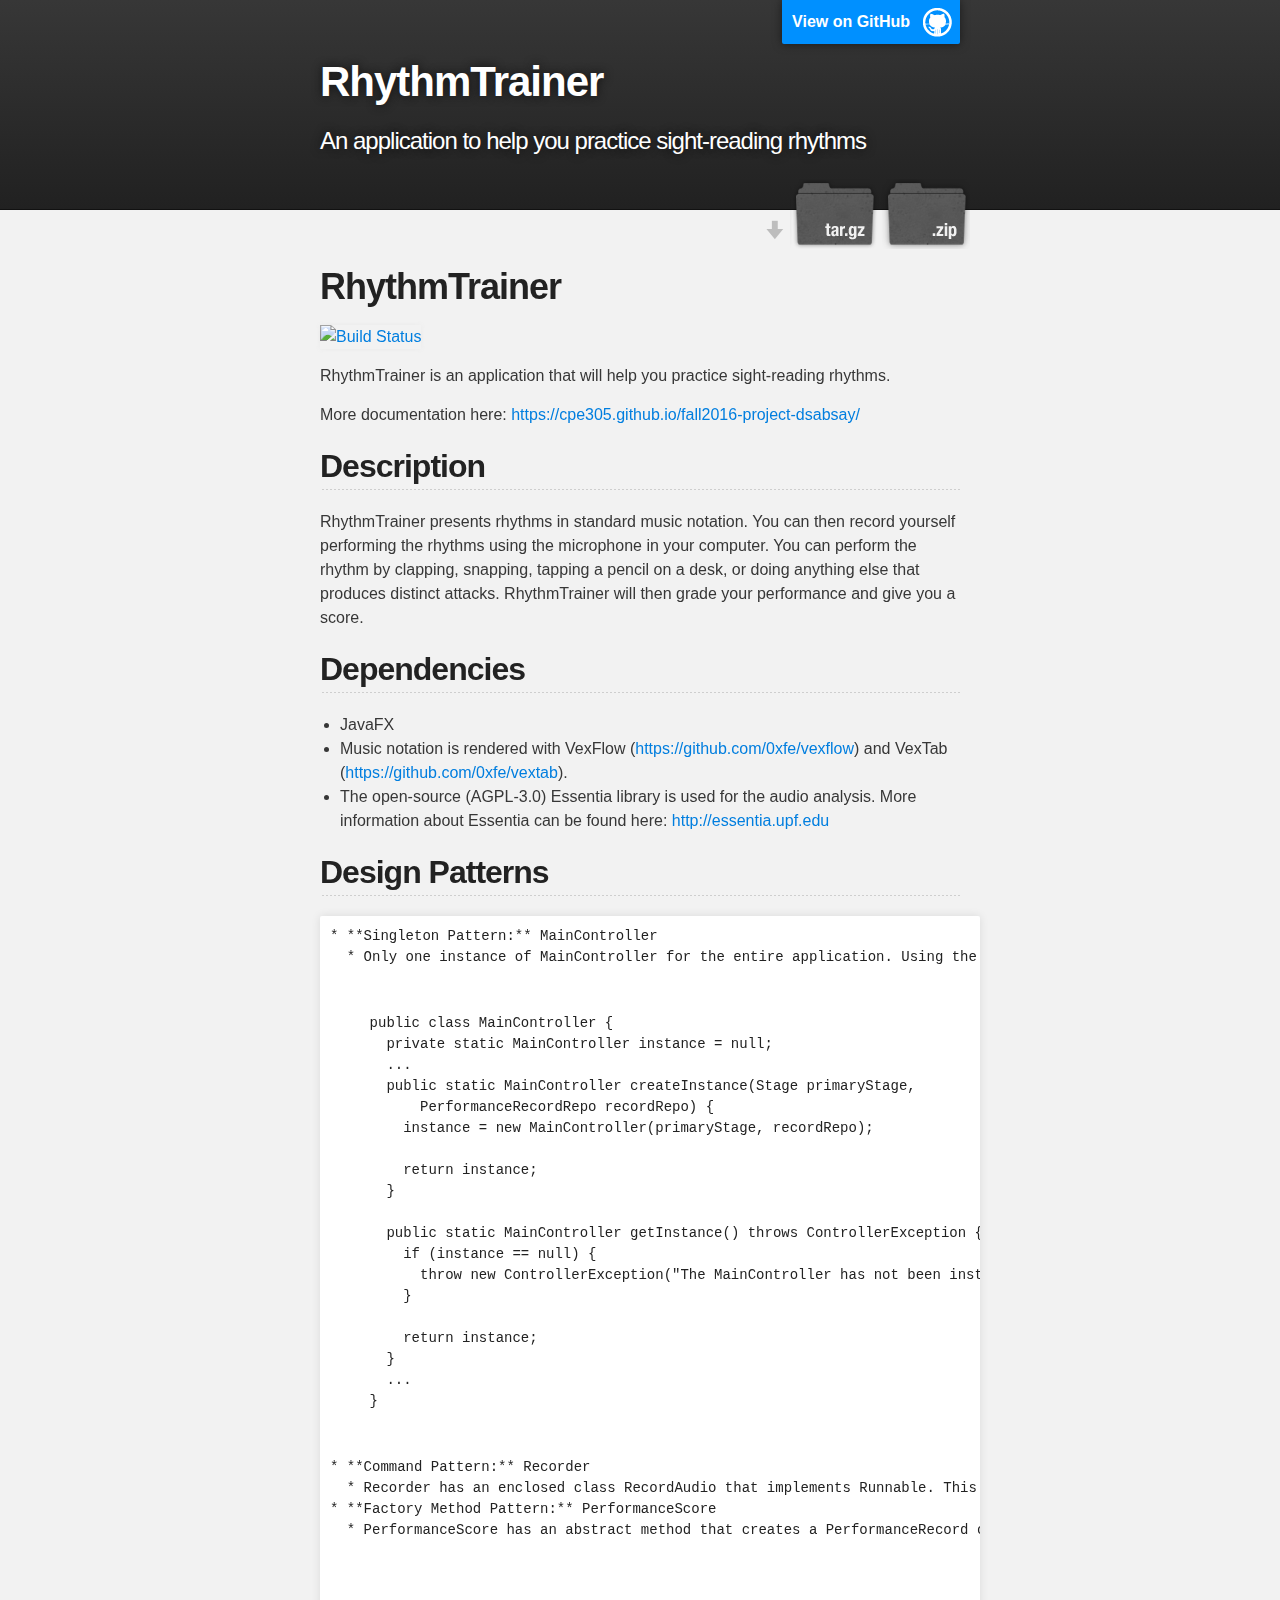
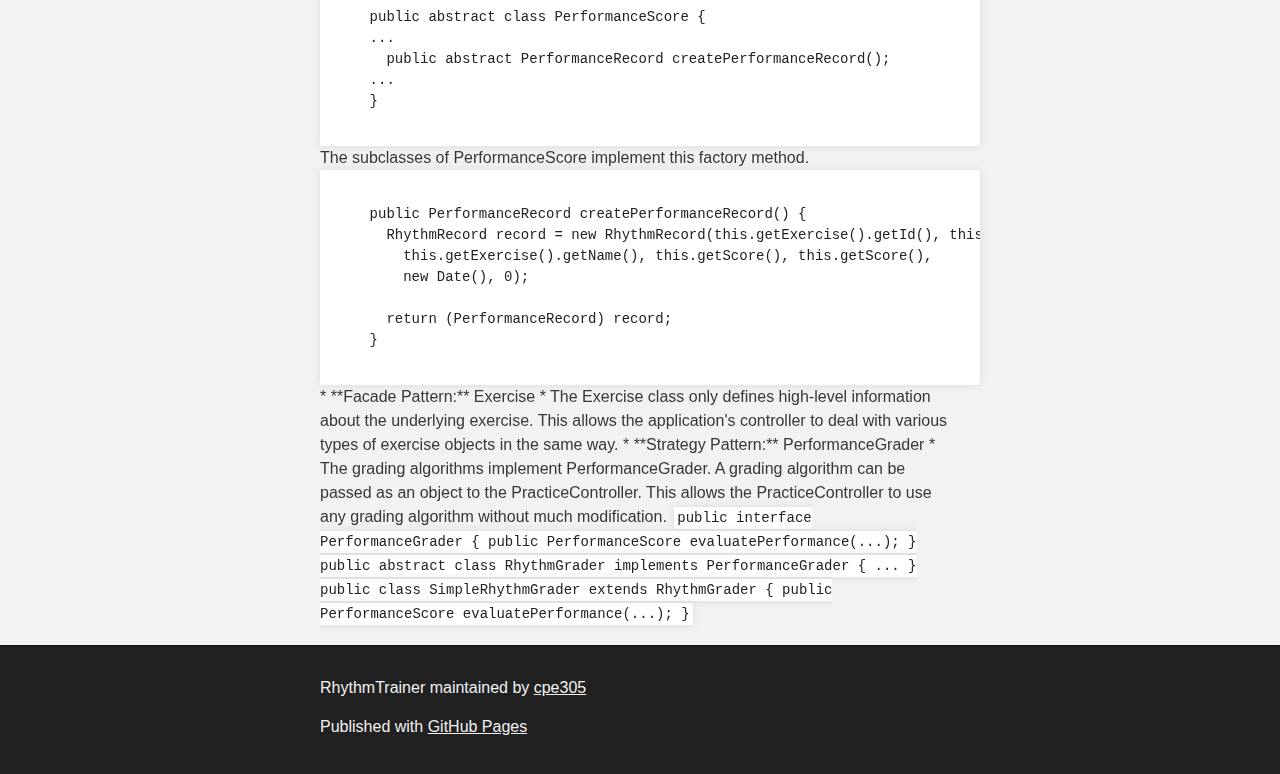
==== index.html @ 72f43b39 "Create master branch via GitHub" ====
<!DOCTYPE html>
<html>

  <head>
    <meta charset='utf-8'>
    <meta http-equiv="X-UA-Compatible" content="chrome=1">
    <meta name="description" content="RhythmTrainer : An application to help you practice sight-reading rhythms">

    <link rel="stylesheet" type="text/css" media="screen" href="stylesheets/stylesheet.css">

    <title>RhythmTrainer</title>
  </head>

  <body>

    <!-- HEADER -->
    <div id="header_wrap" class="outer">
        <header class="inner">
          <a id="forkme_banner" href="https://github.com/cpe305/fall2016-project-dsabsay">View on GitHub</a>

          <h1 id="project_title">RhythmTrainer</h1>
          <h2 id="project_tagline">An application to help you practice sight-reading rhythms</h2>

            <section id="downloads">
              <a class="zip_download_link" href="https://github.com/cpe305/fall2016-project-dsabsay/zipball/master">Download this project as a .zip file</a>
              <a class="tar_download_link" href="https://github.com/cpe305/fall2016-project-dsabsay/tarball/master">Download this project as a tar.gz file</a>
            </section>
        </header>
    </div>

    <!-- MAIN CONTENT -->
    <div id="main_content_wrap" class="outer">
      <section id="main_content" class="inner">
        <h1>
<a id="rhythmtrainer" class="anchor" href="#rhythmtrainer" aria-hidden="true"><span aria-hidden="true" class="octicon octicon-link"></span></a>RhythmTrainer</h1>

<p><a href="https://travis-ci.org/cpe305/fall2016-project-dsabsay"><img src="https://travis-ci.org/cpe305/fall2016-project-dsabsay.svg?branch=master" alt="Build Status"></a></p>

<p>RhythmTrainer is an application that will help you practice sight-reading rhythms.</p>

<p>More documentation here: <a href="https://cpe305.github.io/fall2016-project-dsabsay/">https://cpe305.github.io/fall2016-project-dsabsay/</a></p>

<h2>
<a id="description" class="anchor" href="#description" aria-hidden="true"><span aria-hidden="true" class="octicon octicon-link"></span></a>Description</h2>

<p>RhythmTrainer presents rhythms in standard music notation. You can then record yourself performing the rhythms using the microphone in your computer. You can perform the rhythm by clapping, snapping, tapping a pencil on a desk, or doing anything else that produces distinct attacks. RhythmTrainer will then grade your performance and give you a score.</p>

<h2>
<a id="dependencies" class="anchor" href="#dependencies" aria-hidden="true"><span aria-hidden="true" class="octicon octicon-link"></span></a>Dependencies</h2>

<ul>
<li>JavaFX</li>
<li>Music notation is rendered with VexFlow (<a href="https://github.com/0xfe/vexflow">https://github.com/0xfe/vexflow</a>) and VexTab (<a href="https://github.com/0xfe/vextab">https://github.com/0xfe/vextab</a>).</li>
<li>The open-source (AGPL-3.0) Essentia library is used for the audio analysis. More information about Essentia can be found here: <a href="http://essentia.upf.edu">http://essentia.upf.edu</a>
</li>
</ul>

<h2>
<a id="design-patterns" class="anchor" href="#design-patterns" aria-hidden="true"><span aria-hidden="true" class="octicon octicon-link"></span></a>Design Patterns</h2>

<pre>
* **Singleton Pattern:** MainController
  * Only one instance of MainController for the entire application. Using the Singleton Pattern eliminates the need to pass around a reference to the MainController instance.
    <code>
    public class MainController {
      private static MainController instance = null;
      ...
      public static MainController <b>createInstance(Stage primaryStage,</b>
          <b>PerformanceRecordRepo recordRepo)</b> {
        instance = new MainController(primaryStage, recordRepo);
    
        return instance;
      }

      public static MainController <b>getInstance()</b> throws ControllerException {
        if (instance == null) {
          throw new ControllerException("The MainController has not been instantiated.");
        }
    
        <b>return instance;</b>
      }
      ...
    }
    </code>
* **Command Pattern:** Recorder
  * Recorder has an enclosed class RecordAudio that implements Runnable. This is used to capture audio in a separate thread.
* **Factory Method Pattern:** PerformanceScore
  * PerformanceScore has an abstract method that creates a PerformanceRecord object.

    <code>
    public abstract class PerformanceScore {
    ...
      public abstract PerformanceRecord <b>createPerformanceRecord</b>();
    ...
    }
    </code></pre>

    The subclasses of PerformanceScore implement this factory method.
    <pre><code>
    public PerformanceRecord <b>createPerformanceRecord()</b> {
      RhythmRecord record = new RhythmRecord(this.getExercise().getId(), this.getExercise().getType(),
        this.getExercise().getName(), this.getScore(), this.getScore(),
        new Date(), 0);
    
      return (PerformanceRecord) record;
    }
    </code></pre>
* **Facade Pattern:** Exercise
  * The Exercise class only defines high-level information about the underlying exercise. This allows the          application's controller to deal with various types of exercise objects in the same way.
* **Strategy Pattern:** PerformanceGrader
  * The grading algorithms implement PerformanceGrader. A grading algorithm can be passed as an object to the PracticeController. This allows the PracticeController to use any grading algorithm without much modification.
    <code>
    public interface PerformanceGrader {
      public PerformanceScore <b>evaluatePerformance(...)</b>;
    }

    public abstract class RhythmGrader <b>implements PerformanceGrader</b> {
    ...
    }

    public class SimpleRhythmGrader extends RhythmGrader {
      public PerformanceScore <b>evaluatePerformance(...)</b>;
    }
    </code>

      </section>
    </div>

    <!-- FOOTER  -->
    <div id="footer_wrap" class="outer">
      <footer class="inner">
        <p class="copyright">RhythmTrainer maintained by <a href="https://github.com/cpe305">cpe305</a></p>
        <p>Published with <a href="https://pages.github.com">GitHub Pages</a></p>
      </footer>
    </div>

    

  </body>
</html>
---- stylesheets/stylesheet.css ----
/*******************************************************************************
Slate Theme for GitHub Pages
by Jason Costello, @jsncostello
*******************************************************************************/

@import url(github-light.css);

/*******************************************************************************
MeyerWeb Reset
*******************************************************************************/

html, body, div, span, applet, object, iframe,
h1, h2, h3, h4, h5, h6, p, blockquote, pre,
a, abbr, acronym, address, big, cite, code,
del, dfn, em, img, ins, kbd, q, s, samp,
small, strike, strong, sub, sup, tt, var,
b, u, i, center,
dl, dt, dd, ol, ul, li,
fieldset, form, label, legend,
table, caption, tbody, tfoot, thead, tr, th, td,
article, aside, canvas, details, embed,
figure, figcaption, footer, header, hgroup,
menu, nav, output, ruby, section, summary,
time, mark, audio, video {
  margin: 0;
  padding: 0;
  border: 0;
  font: inherit;
  vertical-align: baseline;
}

/* HTML5 display-role reset for older browsers */
article, aside, details, figcaption, figure,
footer, header, hgroup, menu, nav, section {
  display: block;
}

ol, ul {
  list-style: none;
}

table {
  border-collapse: collapse;
  border-spacing: 0;
}

/*******************************************************************************
Theme Styles
*******************************************************************************/

body {
  box-sizing: border-box;
  color:#373737;
  background: #212121;
  font-size: 16px;
  font-family: 'Myriad Pro', Calibri, Helvetica, Arial, sans-serif;
  line-height: 1.5;
  -webkit-font-smoothing: antialiased;
}

h1, h2, h3, h4, h5, h6 {
  margin: 10px 0;
  font-weight: 700;
  color:#222222;
  font-family: 'Lucida Grande', 'Calibri', Helvetica, Arial, sans-serif;
  letter-spacing: -1px;
}

h1 {
  font-size: 36px;
  font-weight: 700;
}

h2 {
  padding-bottom: 10px;
  font-size: 32px;
  background: url('../images/bg_hr.png') repeat-x bottom;
}

h3 {
  font-size: 24px;
}

h4 {
  font-size: 21px;
}

h5 {
  font-size: 18px;
}

h6 {
  font-size: 16px;
}

p {
  margin: 10px 0 15px 0;
}

footer p {
  color: #f2f2f2;
}

a {
  text-decoration: none;
  color: #007edf;
  text-shadow: none;

  transition: color 0.5s ease;
  transition: text-shadow 0.5s ease;
  -webkit-transition: color 0.5s ease;
  -webkit-transition: text-shadow 0.5s ease;
  -moz-transition: color 0.5s ease;
  -moz-transition: text-shadow 0.5s ease;
  -o-transition: color 0.5s ease;
  -o-transition: text-shadow 0.5s ease;
  -ms-transition: color 0.5s ease;
  -ms-transition: text-shadow 0.5s ease;
}

a:hover, a:focus {text-decoration: underline;}

footer a {
  color: #F2F2F2;
  text-decoration: underline;
}

em {
  font-style: italic;
}

strong {
  font-weight: bold;
}

img {
  position: relative;
  margin: 0 auto;
  max-width: 739px;
  padding: 5px;
  margin: 10px 0 10px 0;
  border: 1px solid #ebebeb;

  box-shadow: 0 0 5px #ebebeb;
  -webkit-box-shadow: 0 0 5px #ebebeb;
  -moz-box-shadow: 0 0 5px #ebebeb;
  -o-box-shadow: 0 0 5px #ebebeb;
  -ms-box-shadow: 0 0 5px #ebebeb;
}

p img {
  display: inline;
  margin: 0;
  padding: 0;
  vertical-align: middle;
  text-align: center;
  border: none;
}

pre, code {
  width: 100%;
  color: #222;
  background-color: #fff;

  font-family: Monaco, "Bitstream Vera Sans Mono", "Lucida Console", Terminal, monospace;
  font-size: 14px;

  border-radius: 2px;
  -moz-border-radius: 2px;
  -webkit-border-radius: 2px;
}

pre {
  width: 100%;
  padding: 10px;
  box-shadow: 0 0 10px rgba(0,0,0,.1);
  overflow: auto;
}

code {
  padding: 3px;
  margin: 0 3px;
  box-shadow: 0 0 10px rgba(0,0,0,.1);
}

pre code {
  display: block;
  box-shadow: none;
}

blockquote {
  color: #666;
  margin-bottom: 20px;
  padding: 0 0 0 20px;
  border-left: 3px solid #bbb;
}


ul, ol, dl {
  margin-bottom: 15px
}

ul {
  list-style-position: inside;
  list-style: disc;
  padding-left: 20px;
}

ol {
  list-style-position: inside;
  list-style: decimal;
  padding-left: 20px;
}

dl dt {
  font-weight: bold;
}

dl dd {
  padding-left: 20px;
  font-style: italic;
}

dl p {
  padding-left: 20px;
  font-style: italic;
}

hr {
  height: 1px;
  margin-bottom: 5px;
  border: none;
  background: url('../images/bg_hr.png') repeat-x center;
}

table {
  border: 1px solid #373737;
  margin-bottom: 20px;
  text-align: left;
 }

th {
  font-family: 'Lucida Grande', 'Helvetica Neue', Helvetica, Arial, sans-serif;
  padding: 10px;
  background: #373737;
  color: #fff;
 }

td {
  padding: 10px;
  border: 1px solid #373737;
 }

form {
  background: #f2f2f2;
  padding: 20px;
}

/*******************************************************************************
Full-Width Styles
*******************************************************************************/

.outer {
  width: 100%;
}

.inner {
  position: relative;
  max-width: 640px;
  padding: 20px 10px;
  margin: 0 auto;
}

#forkme_banner {
  display: block;
  position: absolute;
  top:0;
  right: 10px;
  z-index: 10;
  padding: 10px 50px 10px 10px;
  color: #fff;
  background: url('../images/blacktocat.png') #0090ff no-repeat 95% 50%;
  font-weight: 700;
  box-shadow: 0 0 10px rgba(0,0,0,.5);
  border-bottom-left-radius: 2px;
  border-bottom-right-radius: 2px;
}

#header_wrap {
  background: #212121;
  background: -moz-linear-gradient(top, #373737, #212121);
  background: -webkit-linear-gradient(top, #373737, #212121);
  background: -ms-linear-gradient(top, #373737, #212121);
  background: -o-linear-gradient(top, #373737, #212121);
  background: linear-gradient(top, #373737, #212121);
}

#header_wrap .inner {
  padding: 50px 10px 30px 10px;
}

#project_title {
  margin: 0;
  color: #fff;
  font-size: 42px;
  font-weight: 700;
  text-shadow: #111 0px 0px 10px;
}

#project_tagline {
  color: #fff;
  font-size: 24px;
  font-weight: 300;
  background: none;
  text-shadow: #111 0px 0px 10px;
}

#downloads {
  position: absolute;
  width: 210px;
  z-index: 10;
  bottom: -40px;
  right: 0;
  height: 70px;
  background: url('../images/icon_download.png') no-repeat 0% 90%;
}

.zip_download_link {
  display: block;
  float: right;
  width: 90px;
  height:70px;
  text-indent: -5000px;
  overflow: hidden;
  background: url(../images/sprite_download.png) no-repeat bottom left;
}

.tar_download_link {
  display: block;
  float: right;
  width: 90px;
  height:70px;
  text-indent: -5000px;
  overflow: hidden;
  background: url(../images/sprite_download.png) no-repeat bottom right;
  margin-left: 10px;
}

.zip_download_link:hover {
  background: url(../images/sprite_download.png) no-repeat top left;
}

.tar_download_link:hover {
  background: url(../images/sprite_download.png) no-repeat top right;
}

#main_content_wrap {
  background: #f2f2f2;
  border-top: 1px solid #111;
  border-bottom: 1px solid #111;
}

#main_content {
  padding-top: 40px;
}

#footer_wrap {
  background: #212121;
}



/*******************************************************************************
Small Device Styles
*******************************************************************************/

@media screen and (max-width: 480px) {
  body {
    font-size:14px;
  }

  #downloads {
    display: none;
  }

  .inner {
    min-width: 320px;
    max-width: 480px;
  }

  #project_title {
  font-size: 32px;
  }

  h1 {
    font-size: 28px;
  }

  h2 {
    font-size: 24px;
  }

  h3 {
    font-size: 21px;
  }

  h4 {
    font-size: 18px;
  }

  h5 {
    font-size: 14px;
  }

  h6 {
    font-size: 12px;
  }

  code, pre {
    min-width: 320px;
    max-width: 480px;
    font-size: 11px;
  }

}
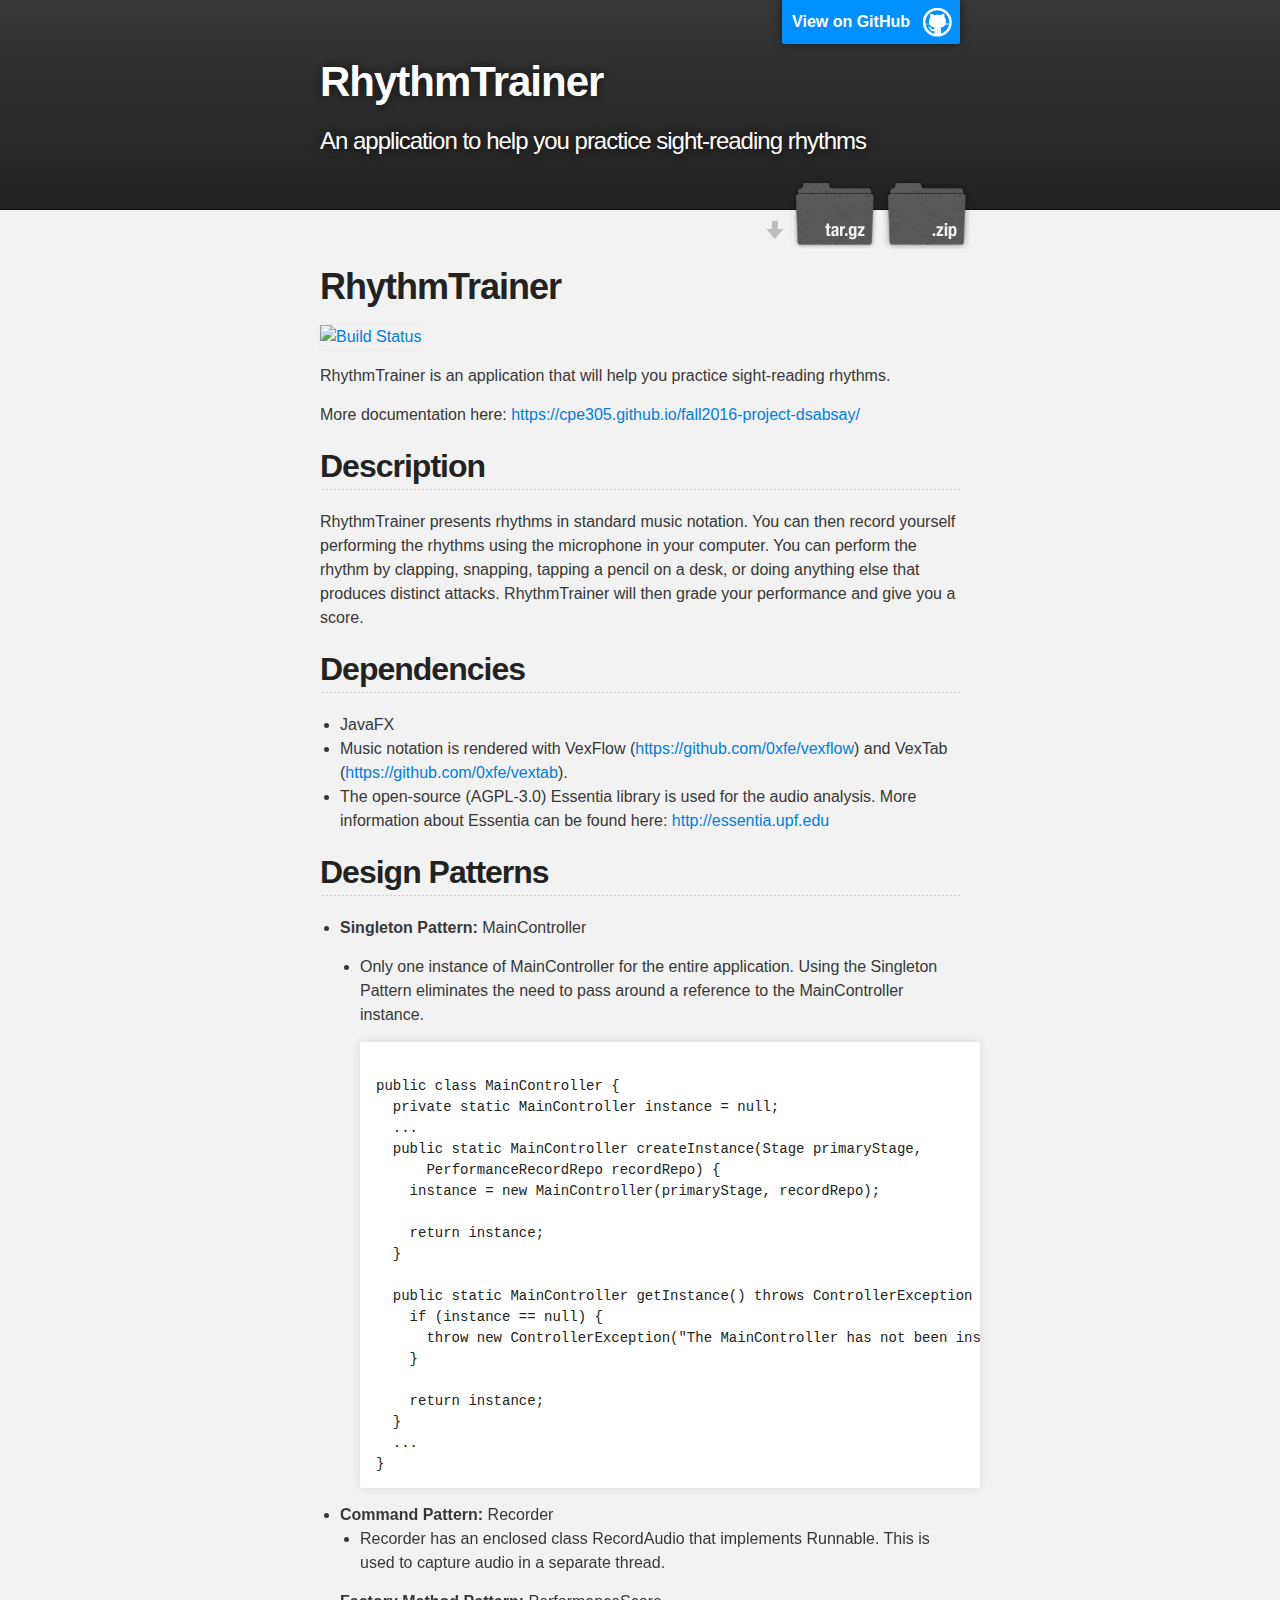
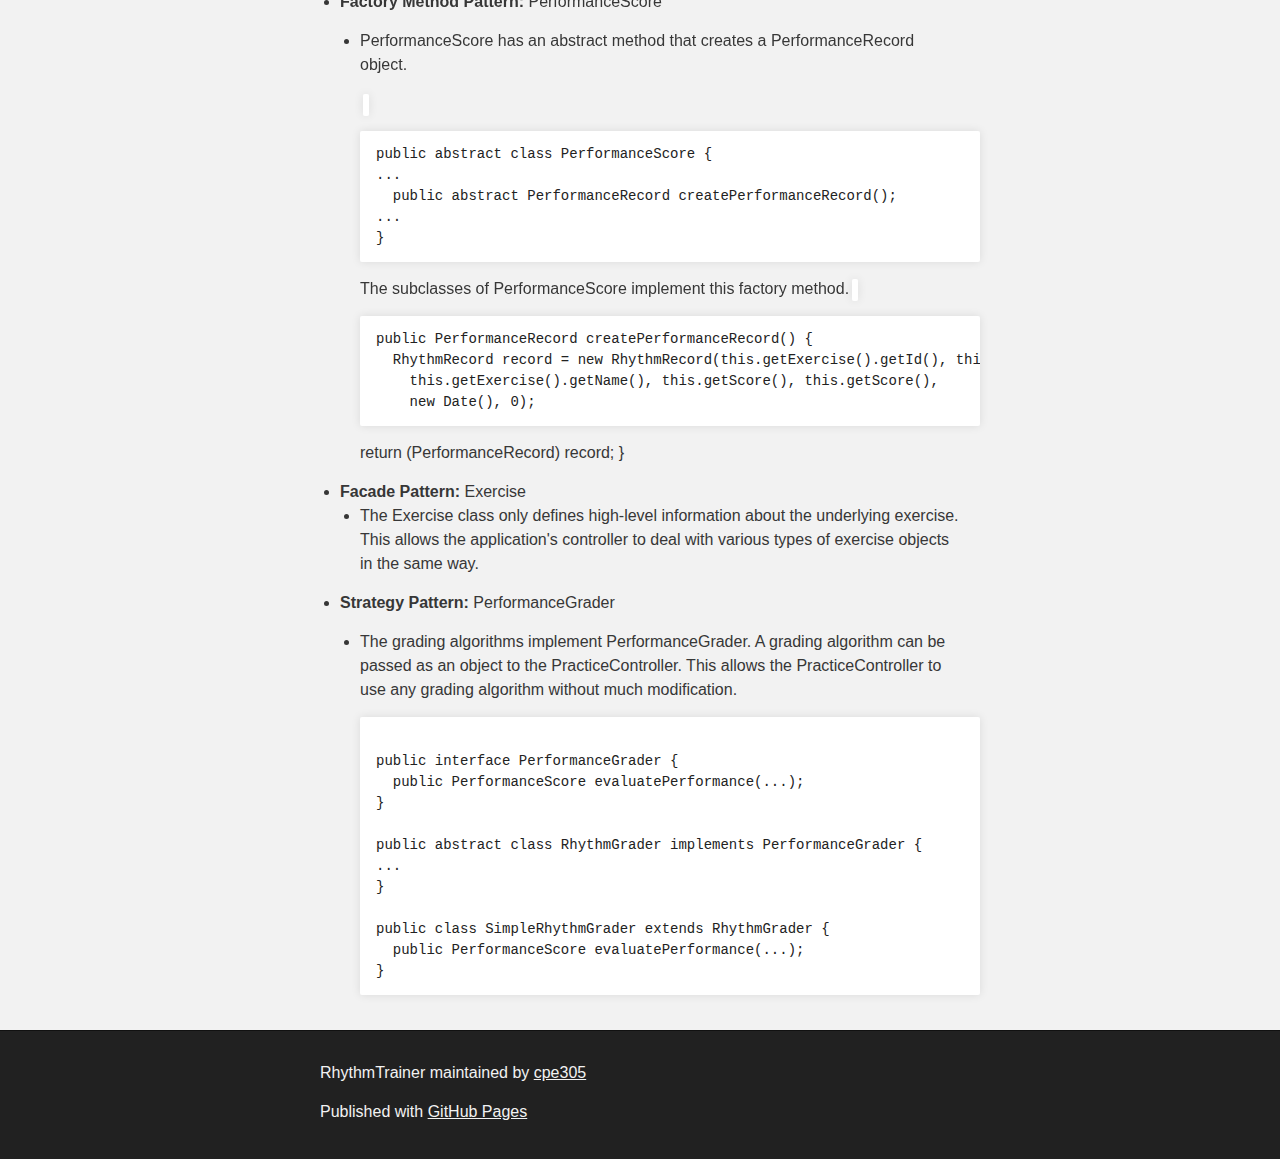
==== commit 0e9651ec: "Create master branch via GitHub" ====
--- a/index.html
+++ b/index.html
@@ -58,71 +58,104 @@
 <h2>
 <a id="design-patterns" class="anchor" href="#design-patterns" aria-hidden="true"><span aria-hidden="true" class="octicon octicon-link"></span></a>Design Patterns</h2>
 
-<pre>
-* **Singleton Pattern:** MainController
-  * Only one instance of MainController for the entire application. Using the Singleton Pattern eliminates the need to pass around a reference to the MainController instance.
-    <code>
-    public class MainController {
-      private static MainController instance = null;
-      ...
-      public static MainController <b>createInstance(Stage primaryStage,</b>
-          <b>PerformanceRecordRepo recordRepo)</b> {
-        instance = new MainController(primaryStage, recordRepo);
-    
-        return instance;
-      }
+<ul>
+<li>
+<p><strong>Singleton Pattern:</strong> MainController</p>
 
-      public static MainController <b>getInstance()</b> throws ControllerException {
-        if (instance == null) {
-          throw new ControllerException("The MainController has not been instantiated.");
-        }
-    
-        <b>return instance;</b>
-      }
-      ...
-    }
-    </code>
-* **Command Pattern:** Recorder
-  * Recorder has an enclosed class RecordAudio that implements Runnable. This is used to capture audio in a separate thread.
-* **Factory Method Pattern:** PerformanceScore
-  * PerformanceScore has an abstract method that creates a PerformanceRecord object.
+<ul>
+<li>
+<p>Only one instance of MainController for the entire application. Using the Singleton Pattern eliminates the need to pass around a reference to the MainController instance.</p>
 
-    <code>
-    public abstract class PerformanceScore {
-    ...
-      public abstract PerformanceRecord <b>createPerformanceRecord</b>();
-    ...
-    }
-    </code></pre>
+<pre><code>
+public class MainController {
+  private static MainController instance = null;
+  ...
+  public static MainController <b>createInstance(Stage primaryStage,</b>
+      <b>PerformanceRecordRepo recordRepo)</b> {
+    instance = new MainController(primaryStage, recordRepo);
 
-    The subclasses of PerformanceScore implement this factory method.
-    <pre><code>
-    public PerformanceRecord <b>createPerformanceRecord()</b> {
-      RhythmRecord record = new RhythmRecord(this.getExercise().getId(), this.getExercise().getType(),
-        this.getExercise().getName(), this.getScore(), this.getScore(),
-        new Date(), 0);
-    
-      return (PerformanceRecord) record;
-    }
-    </code></pre>
-* **Facade Pattern:** Exercise
-  * The Exercise class only defines high-level information about the underlying exercise. This allows the          application's controller to deal with various types of exercise objects in the same way.
-* **Strategy Pattern:** PerformanceGrader
-  * The grading algorithms implement PerformanceGrader. A grading algorithm can be passed as an object to the PracticeController. This allows the PracticeController to use any grading algorithm without much modification.
-    <code>
-    public interface PerformanceGrader {
-      public PerformanceScore <b>evaluatePerformance(...)</b>;
+    return instance;
+  }
+
+  public static MainController <b>getInstance()</b> throws ControllerException {
+    if (instance == null) {
+      throw new ControllerException("The MainController has not been instantiated.");
     }
 
-    public abstract class RhythmGrader <b>implements PerformanceGrader</b> {
-    ...
-    }
+    <b>return instance;</b>
+  }
+  ...
+}
+</code></pre>
+</li>
+</ul>
+</li>
+<li>
+<strong>Command Pattern:</strong> Recorder
 
-    public class SimpleRhythmGrader extends RhythmGrader {
-      public PerformanceScore <b>evaluatePerformance(...)</b>;
-    }
-    </code>
+<ul>
+<li>Recorder has an enclosed class RecordAudio that implements Runnable. This is used to capture audio in a separate thread.</li>
+</ul>
+</li>
+<li>
+<p><strong>Factory Method Pattern:</strong> PerformanceScore</p>
 
+<ul>
+<li>
+<p>PerformanceScore has an abstract method that creates a PerformanceRecord object.</p>
+
+<p><code><pre>
+public abstract class PerformanceScore {
+...
+  public abstract PerformanceRecord <b>createPerformanceRecord</b>();
+...
+}
+</pre></code></p>
+
+<p>The subclasses of PerformanceScore implement this factory method.
+<code><pre>
+public PerformanceRecord <b>createPerformanceRecord()</b> {
+  RhythmRecord record = new RhythmRecord(this.getExercise().getId(), this.getExercise().getType(),
+    this.getExercise().getName(), this.getScore(), this.getScore(),
+    new Date(), 0);</pre></code></p>
+
+<p>return (PerformanceRecord) record;
+}
+</p>
+</li>
+</ul>
+</li>
+<li>
+<strong>Facade Pattern:</strong> Exercise
+
+<ul>
+<li>The Exercise class only defines high-level information about the underlying exercise. This allows the          application's controller to deal with various types of exercise objects in the same way.</li>
+</ul>
+</li>
+<li>
+<p><strong>Strategy Pattern:</strong> PerformanceGrader</p>
+
+<ul>
+<li>
+<p>The grading algorithms implement PerformanceGrader. A grading algorithm can be passed as an object to the PracticeController. This allows the PracticeController to use any grading algorithm without much modification.</p>
+
+<pre><code>
+public interface PerformanceGrader {
+  public PerformanceScore <b>evaluatePerformance(...)</b>;
+}
+
+public abstract class RhythmGrader <b>implements PerformanceGrader</b> {
+...
+}
+
+public class SimpleRhythmGrader extends RhythmGrader {
+  public PerformanceScore <b>evaluatePerformance(...)</b>;
+}
+</code></pre>
+</li>
+</ul>
+</li>
+</ul>
       </section>
     </div>
 
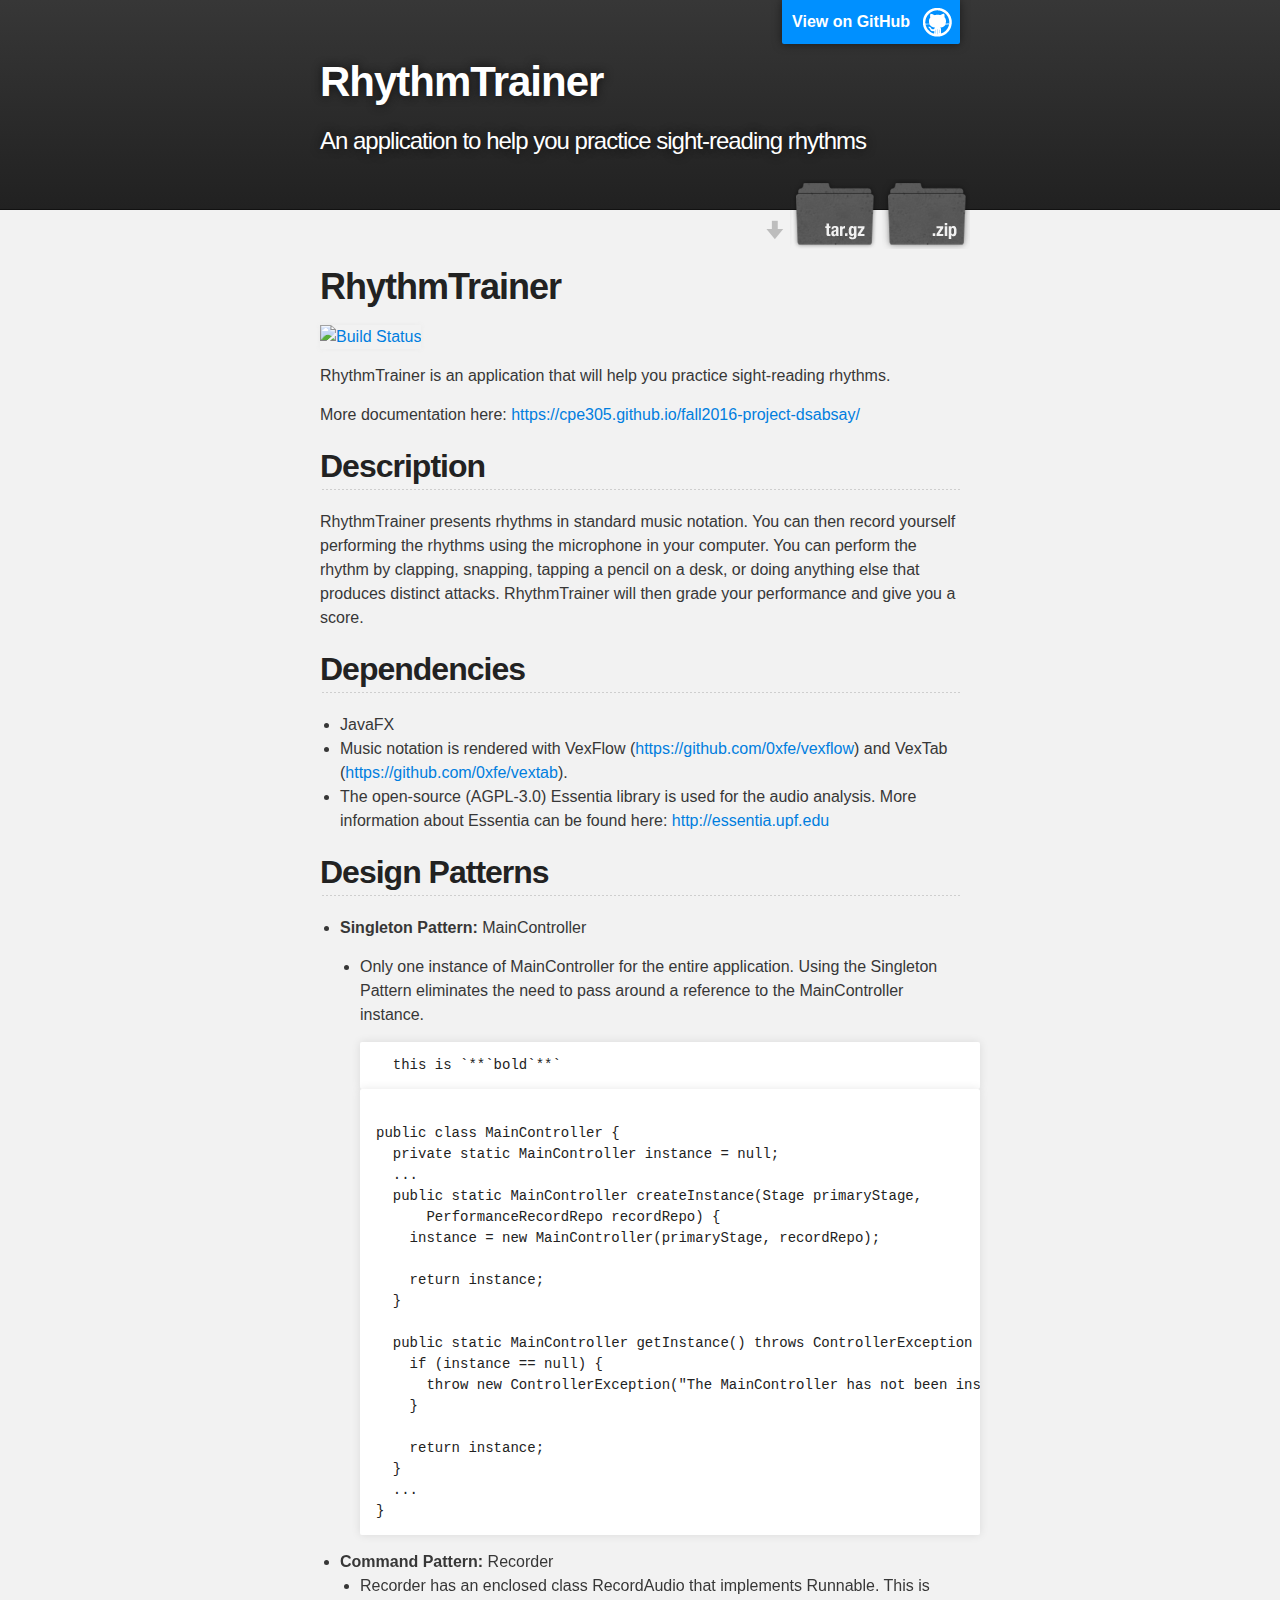
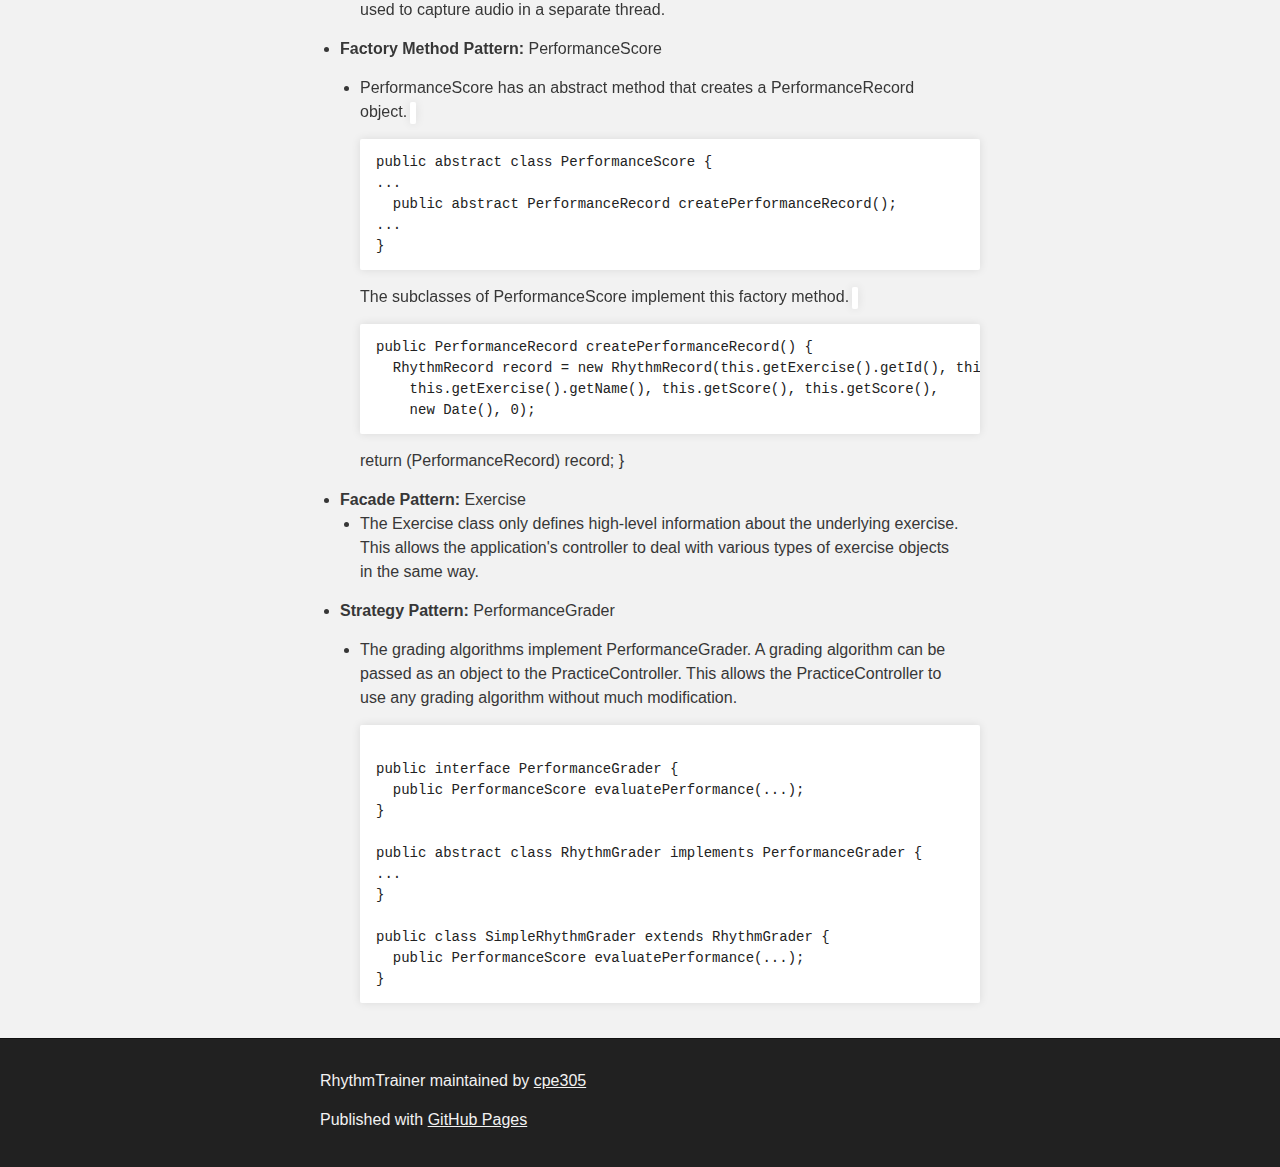
==== commit 8154d193: "Create master branch via GitHub" ====
--- a/index.html
+++ b/index.html
@@ -66,6 +66,9 @@
 <li>
 <p>Only one instance of MainController for the entire application. Using the Singleton Pattern eliminates the need to pass around a reference to the MainController instance.</p>
 
+<pre><code>  this is `**`bold`**`
+</code></pre>
+
 <pre><code>
 public class MainController {
   private static MainController instance = null;
@@ -102,9 +105,8 @@
 
 <ul>
 <li>
-<p>PerformanceScore has an abstract method that creates a PerformanceRecord object.</p>
-
-<p><code><pre>
+<p>PerformanceScore has an abstract method that creates a PerformanceRecord object.
+<code><pre>
 public abstract class PerformanceScore {
 ...
   public abstract PerformanceRecord <b>createPerformanceRecord</b>();
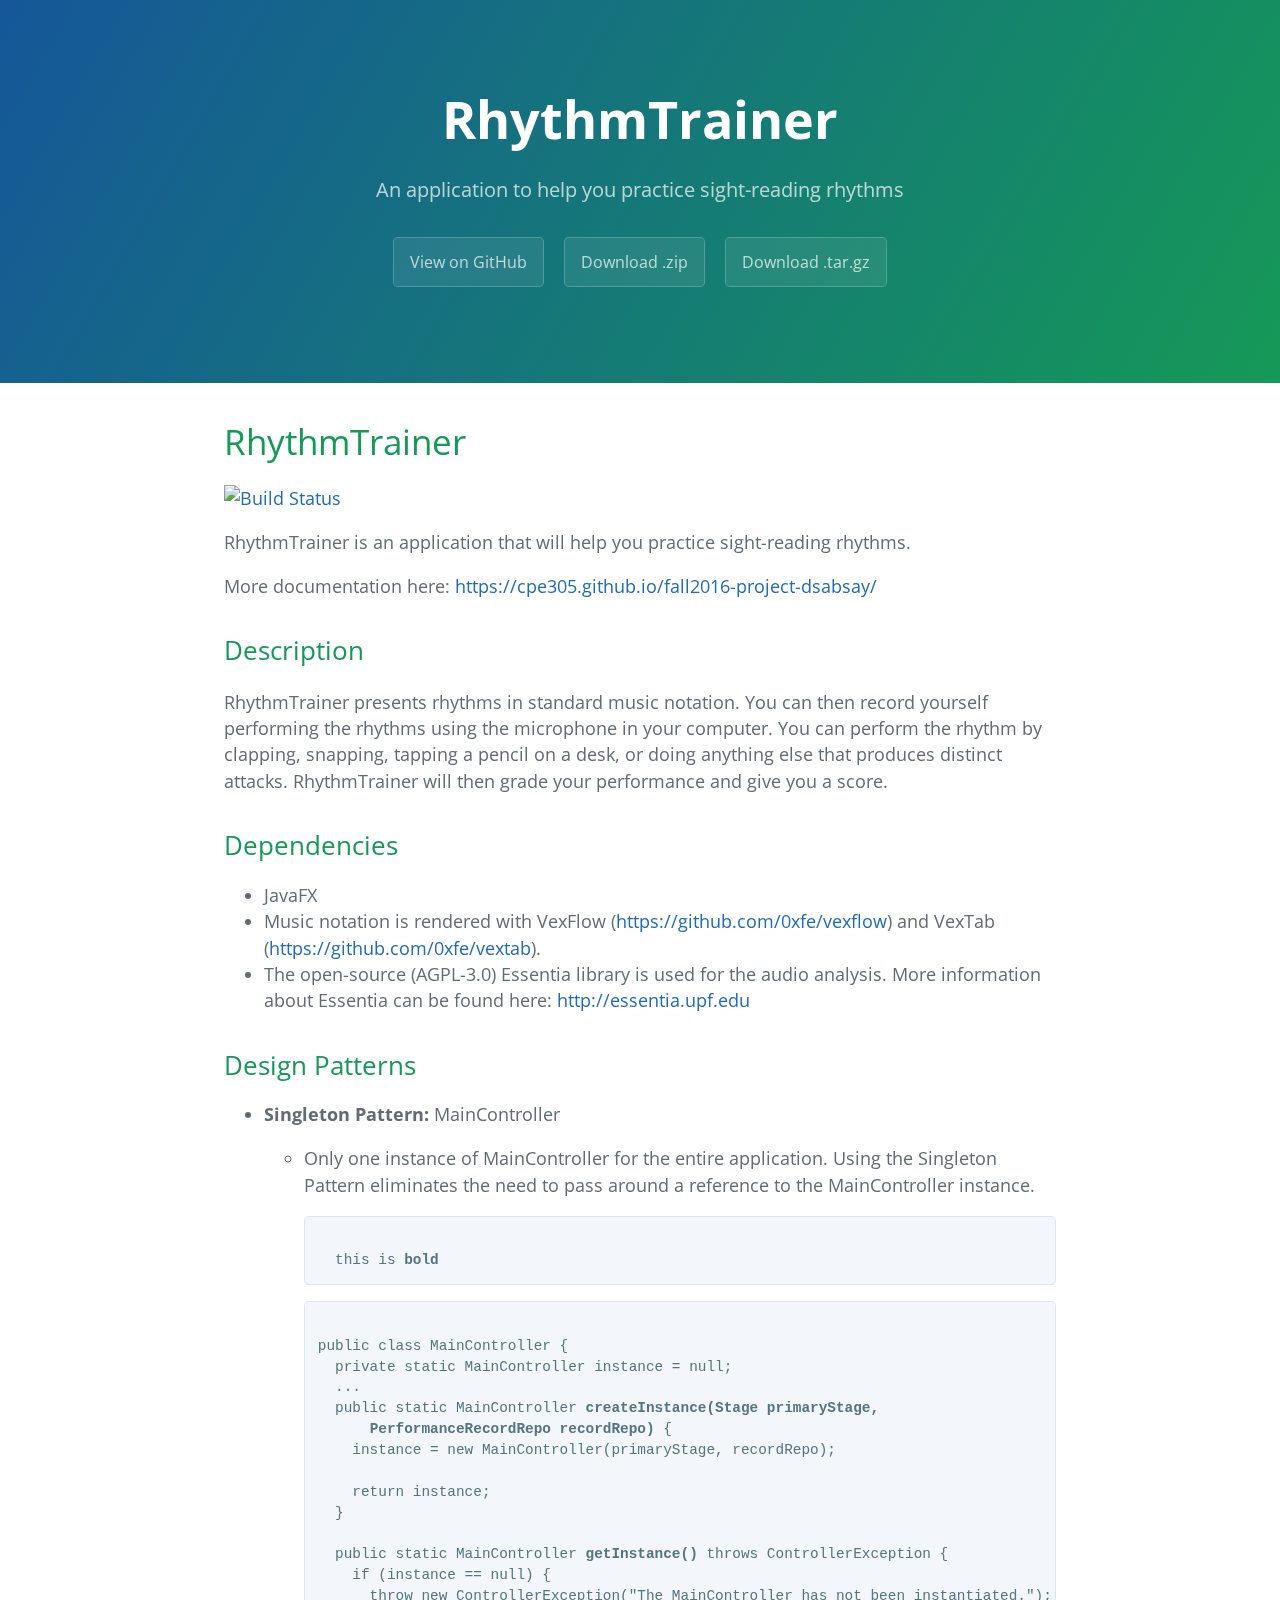
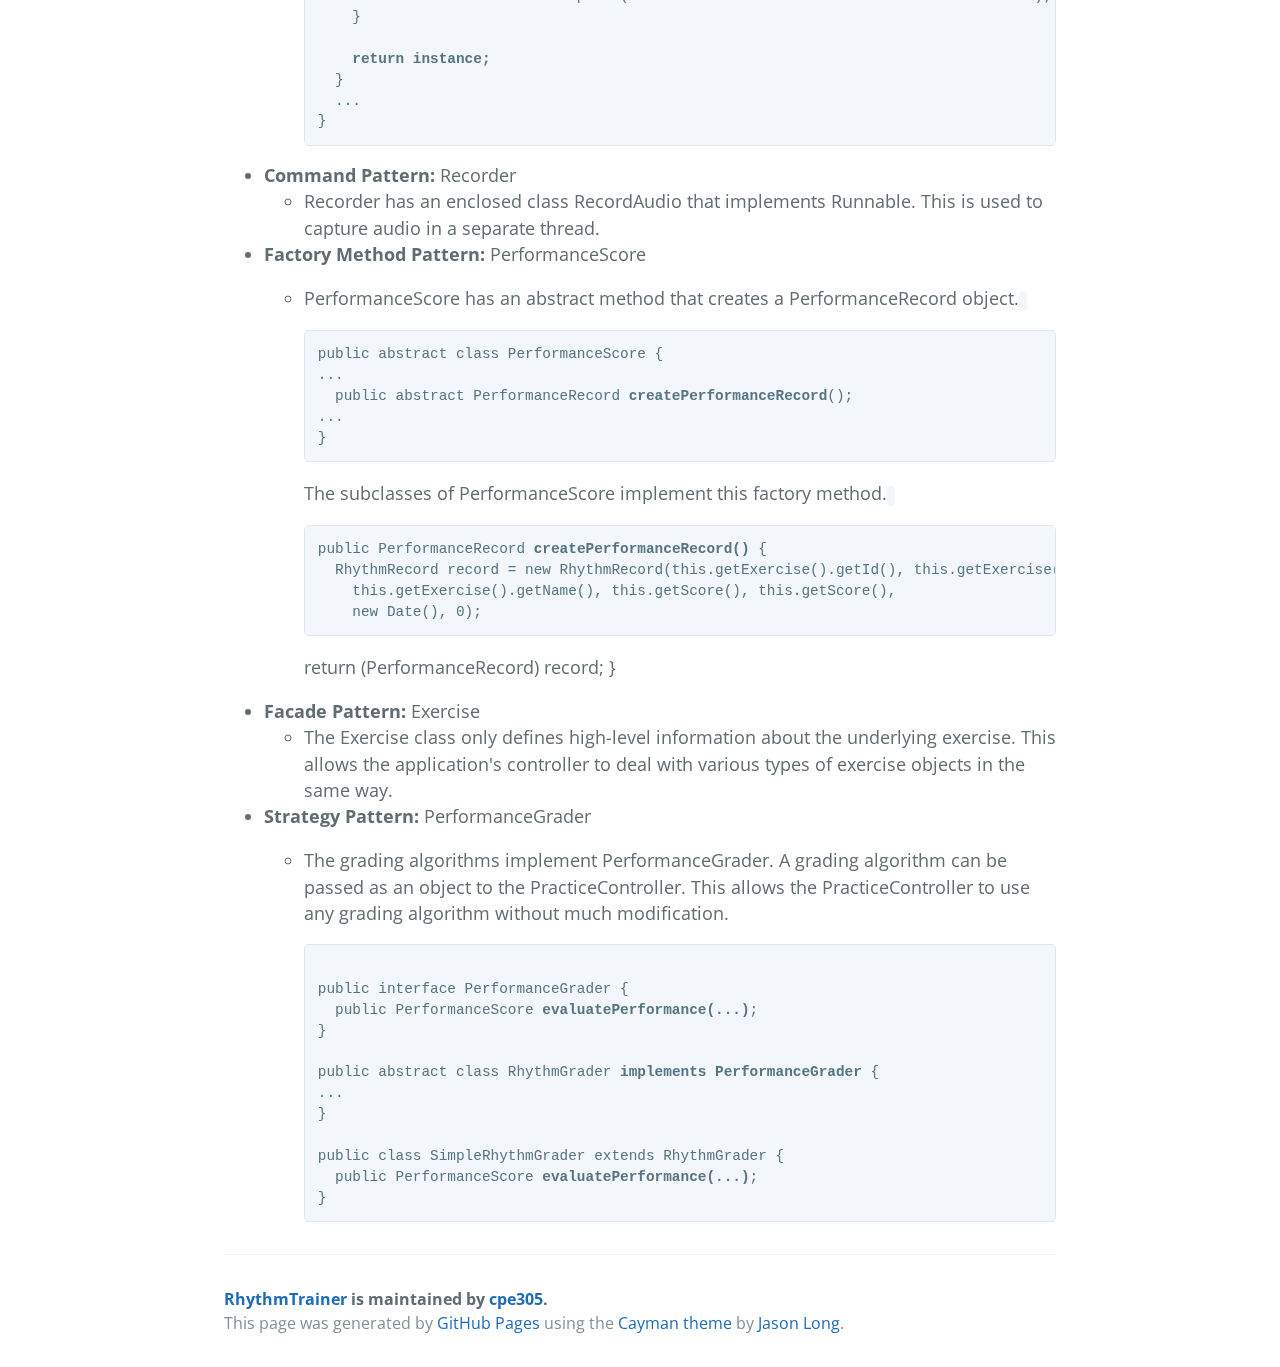
==== commit 5955787f: "Create master branch via GitHub" ====
--- a/index.html
+++ b/index.html
@@ -1,37 +1,25 @@
 <!DOCTYPE html>
-<html>
+<html lang="en-us">
+  <head>
+    <meta charset="UTF-8">
+    <title>RhythmTrainer by cpe305</title>
+    <meta name="viewport" content="width=device-width, initial-scale=1">
+    <link rel="stylesheet" type="text/css" href="stylesheets/normalize.css" media="screen">
+    <link href='https://fonts.googleapis.com/css?family=Open+Sans:400,700' rel='stylesheet' type='text/css'>
+    <link rel="stylesheet" type="text/css" href="stylesheets/stylesheet.css" media="screen">
+    <link rel="stylesheet" type="text/css" href="stylesheets/github-light.css" media="screen">
+  </head>
+  <body>
+    <section class="page-header">
+      <h1 class="project-name">RhythmTrainer</h1>
+      <h2 class="project-tagline">An application to help you practice sight-reading rhythms</h2>
+      <a href="https://github.com/cpe305/fall2016-project-dsabsay" class="btn">View on GitHub</a>
+      <a href="https://github.com/cpe305/fall2016-project-dsabsay/zipball/master" class="btn">Download .zip</a>
+      <a href="https://github.com/cpe305/fall2016-project-dsabsay/tarball/master" class="btn">Download .tar.gz</a>
+    </section>
 
-  <head>
-    <meta charset='utf-8'>
-    <meta http-equiv="X-UA-Compatible" content="chrome=1">
-    <meta name="description" content="RhythmTrainer : An application to help you practice sight-reading rhythms">
-
-    <link rel="stylesheet" type="text/css" media="screen" href="stylesheets/stylesheet.css">
-
-    <title>RhythmTrainer</title>
-  </head>
-
-  <body>
-
-    <!-- HEADER -->
-    <div id="header_wrap" class="outer">
-        <header class="inner">
-          <a id="forkme_banner" href="https://github.com/cpe305/fall2016-project-dsabsay">View on GitHub</a>
-
-          <h1 id="project_title">RhythmTrainer</h1>
-          <h2 id="project_tagline">An application to help you practice sight-reading rhythms</h2>
-
-            <section id="downloads">
-              <a class="zip_download_link" href="https://github.com/cpe305/fall2016-project-dsabsay/zipball/master">Download this project as a .zip file</a>
-              <a class="tar_download_link" href="https://github.com/cpe305/fall2016-project-dsabsay/tarball/master">Download this project as a tar.gz file</a>
-            </section>
-        </header>
-    </div>
-
-    <!-- MAIN CONTENT -->
-    <div id="main_content_wrap" class="outer">
-      <section id="main_content" class="inner">
-        <h1>
+    <section class="main-content">
+      <h1>
 <a id="rhythmtrainer" class="anchor" href="#rhythmtrainer" aria-hidden="true"><span aria-hidden="true" class="octicon octicon-link"></span></a>RhythmTrainer</h1>
 
 <p><a href="https://travis-ci.org/cpe305/fall2016-project-dsabsay"><img src="https://travis-ci.org/cpe305/fall2016-project-dsabsay.svg?branch=master" alt="Build Status"></a></p>
@@ -66,9 +54,9 @@
 <li>
 <p>Only one instance of MainController for the entire application. Using the Singleton Pattern eliminates the need to pass around a reference to the MainController instance.</p>
 
-<pre><code>  this is `**`bold`**`
+<pre><code>
+  this is <b>bold</b>
 </code></pre>
-
 <pre><code>
 public class MainController {
   private static MainController instance = null;
@@ -158,18 +146,15 @@
 </ul>
 </li>
 </ul>
-      </section>
-    </div>
 
-    <!-- FOOTER  -->
-    <div id="footer_wrap" class="outer">
-      <footer class="inner">
-        <p class="copyright">RhythmTrainer maintained by <a href="https://github.com/cpe305">cpe305</a></p>
-        <p>Published with <a href="https://pages.github.com">GitHub Pages</a></p>
+      <footer class="site-footer">
+        <span class="site-footer-owner"><a href="https://github.com/cpe305/fall2016-project-dsabsay">RhythmTrainer</a> is maintained by <a href="https://github.com/cpe305">cpe305</a>.</span>
+
+        <span class="site-footer-credits">This page was generated by <a href="https://pages.github.com">GitHub Pages</a> using the <a href="https://github.com/jasonlong/cayman-theme">Cayman theme</a> by <a href="https://twitter.com/jasonlong">Jason Long</a>.</span>
       </footer>
-    </div>
 
-    
+    </section>
 
+  
   </body>
 </html>
--- a/stylesheets/stylesheet.css
+++ b/stylesheets/stylesheet.css
@@ -1,425 +1,245 @@
-/*******************************************************************************
-Slate Theme for GitHub Pages
-by Jason Costello, @jsncostello
-*******************************************************************************/
-
-@import url(github-light.css);
-
-/*******************************************************************************
-MeyerWeb Reset
-*******************************************************************************/
-
-html, body, div, span, applet, object, iframe,
-h1, h2, h3, h4, h5, h6, p, blockquote, pre,
-a, abbr, acronym, address, big, cite, code,
-del, dfn, em, img, ins, kbd, q, s, samp,
-small, strike, strong, sub, sup, tt, var,
-b, u, i, center,
-dl, dt, dd, ol, ul, li,
-fieldset, form, label, legend,
-table, caption, tbody, tfoot, thead, tr, th, td,
-article, aside, canvas, details, embed,
-figure, figcaption, footer, header, hgroup,
-menu, nav, output, ruby, section, summary,
-time, mark, audio, video {
+* {
+  box-sizing: border-box; }
+
+body {
+  padding: 0;
   margin: 0;
+  font-family: "Open Sans", "Helvetica Neue", Helvetica, Arial, sans-serif;
+  font-size: 16px;
+  line-height: 1.5;
+  color: #606c71; }
+
+a {
+  color: #1e6bb8;
+  text-decoration: none; }
+  a:hover {
+    text-decoration: underline; }
+
+.btn {
+  display: inline-block;
+  margin-bottom: 1rem;
+  color: rgba(255, 255, 255, 0.7);
+  background-color: rgba(255, 255, 255, 0.08);
+  border-color: rgba(255, 255, 255, 0.2);
+  border-style: solid;
+  border-width: 1px;
+  border-radius: 0.3rem;
+  transition: color 0.2s, background-color 0.2s, border-color 0.2s; }
+  .btn + .btn {
+    margin-left: 1rem; }
+
+.btn:hover {
+  color: rgba(255, 255, 255, 0.8);
+  text-decoration: none;
+  background-color: rgba(255, 255, 255, 0.2);
+  border-color: rgba(255, 255, 255, 0.3); }
+
+@media screen and (min-width: 64em) {
+  .btn {
+    padding: 0.75rem 1rem; } }
+
+@media screen and (min-width: 42em) and (max-width: 64em) {
+  .btn {
+    padding: 0.6rem 0.9rem;
+    font-size: 0.9rem; } }
+
+@media screen and (max-width: 42em) {
+  .btn {
+    display: block;
+    width: 100%;
+    padding: 0.75rem;
+    font-size: 0.9rem; }
+    .btn + .btn {
+      margin-top: 1rem;
+      margin-left: 0; } }
+
+.page-header {
+  color: #fff;
+  text-align: center;
+  background-color: #159957;
+  background-image: linear-gradient(120deg, #155799, #159957); }
+
+@media screen and (min-width: 64em) {
+  .page-header {
+    padding: 5rem 6rem; } }
+
+@media screen and (min-width: 42em) and (max-width: 64em) {
+  .page-header {
+    padding: 3rem 4rem; } }
+
+@media screen and (max-width: 42em) {
+  .page-header {
+    padding: 2rem 1rem; } }
+
+.project-name {
+  margin-top: 0;
+  margin-bottom: 0.1rem; }
+
+@media screen and (min-width: 64em) {
+  .project-name {
+    font-size: 3.25rem; } }
+
+@media screen and (min-width: 42em) and (max-width: 64em) {
+  .project-name {
+    font-size: 2.25rem; } }
+
+@media screen and (max-width: 42em) {
+  .project-name {
+    font-size: 1.75rem; } }
+
+.project-tagline {
+  margin-bottom: 2rem;
+  font-weight: normal;
+  opacity: 0.7; }
+
+@media screen and (min-width: 64em) {
+  .project-tagline {
+    font-size: 1.25rem; } }
+
+@media screen and (min-width: 42em) and (max-width: 64em) {
+  .project-tagline {
+    font-size: 1.15rem; } }
+
+@media screen and (max-width: 42em) {
+  .project-tagline {
+    font-size: 1rem; } }
+
+.main-content :first-child {
+  margin-top: 0; }
+.main-content img {
+  max-width: 100%; }
+.main-content h1, .main-content h2, .main-content h3, .main-content h4, .main-content h5, .main-content h6 {
+  margin-top: 2rem;
+  margin-bottom: 1rem;
+  font-weight: normal;
+  color: #159957; }
+.main-content p {
+  margin-bottom: 1em; }
+.main-content code {
+  padding: 2px 4px;
+  font-family: Consolas, "Liberation Mono", Menlo, Courier, monospace;
+  font-size: 0.9rem;
+  color: #383e41;
+  background-color: #f3f6fa;
+  border-radius: 0.3rem; }
+.main-content pre {
+  padding: 0.8rem;
+  margin-top: 0;
+  margin-bottom: 1rem;
+  font: 1rem Consolas, "Liberation Mono", Menlo, Courier, monospace;
+  color: #567482;
+  word-wrap: normal;
+  background-color: #f3f6fa;
+  border: solid 1px #dce6f0;
+  border-radius: 0.3rem; }
+  .main-content pre > code {
+    padding: 0;
+    margin: 0;
+    font-size: 0.9rem;
+    color: #567482;
+    word-break: normal;
+    white-space: pre;
+    background: transparent;
+    border: 0; }
+.main-content .highlight {
+  margin-bottom: 1rem; }
+  .main-content .highlight pre {
+    margin-bottom: 0;
+    word-break: normal; }
+.main-content .highlight pre, .main-content pre {
+  padding: 0.8rem;
+  overflow: auto;
+  font-size: 0.9rem;
+  line-height: 1.45;
+  border-radius: 0.3rem; }
+.main-content pre code, .main-content pre tt {
+  display: inline;
+  max-width: initial;
   padding: 0;
-  border: 0;
-  font: inherit;
-  vertical-align: baseline;
-}
-
-/* HTML5 display-role reset for older browsers */
-article, aside, details, figcaption, figure,
-footer, header, hgroup, menu, nav, section {
+  margin: 0;
+  overflow: initial;
+  line-height: inherit;
+  word-wrap: normal;
+  background-color: transparent;
+  border: 0; }
+  .main-content pre code:before, .main-content pre code:after, .main-content pre tt:before, .main-content pre tt:after {
+    content: normal; }
+.main-content ul, .main-content ol {
+  margin-top: 0; }
+.main-content blockquote {
+  padding: 0 1rem;
+  margin-left: 0;
+  color: #819198;
+  border-left: 0.3rem solid #dce6f0; }
+  .main-content blockquote > :first-child {
+    margin-top: 0; }
+  .main-content blockquote > :last-child {
+    margin-bottom: 0; }
+.main-content table {
   display: block;
-}
-
-ol, ul {
-  list-style: none;
-}
-
-table {
-  border-collapse: collapse;
-  border-spacing: 0;
-}
-
-/*******************************************************************************
-Theme Styles
-*******************************************************************************/
-
-body {
-  box-sizing: border-box;
-  color:#373737;
-  background: #212121;
-  font-size: 16px;
-  font-family: 'Myriad Pro', Calibri, Helvetica, Arial, sans-serif;
-  line-height: 1.5;
-  -webkit-font-smoothing: antialiased;
-}
-
-h1, h2, h3, h4, h5, h6 {
-  margin: 10px 0;
-  font-weight: 700;
-  color:#222222;
-  font-family: 'Lucida Grande', 'Calibri', Helvetica, Arial, sans-serif;
-  letter-spacing: -1px;
-}
-
-h1 {
-  font-size: 36px;
-  font-weight: 700;
-}
-
-h2 {
-  padding-bottom: 10px;
-  font-size: 32px;
-  background: url('../images/bg_hr.png') repeat-x bottom;
-}
-
-h3 {
-  font-size: 24px;
-}
-
-h4 {
-  font-size: 21px;
-}
-
-h5 {
-  font-size: 18px;
-}
-
-h6 {
-  font-size: 16px;
-}
-
-p {
-  margin: 10px 0 15px 0;
-}
-
-footer p {
-  color: #f2f2f2;
-}
-
-a {
-  text-decoration: none;
-  color: #007edf;
-  text-shadow: none;
-
-  transition: color 0.5s ease;
-  transition: text-shadow 0.5s ease;
-  -webkit-transition: color 0.5s ease;
-  -webkit-transition: text-shadow 0.5s ease;
-  -moz-transition: color 0.5s ease;
-  -moz-transition: text-shadow 0.5s ease;
-  -o-transition: color 0.5s ease;
-  -o-transition: text-shadow 0.5s ease;
-  -ms-transition: color 0.5s ease;
-  -ms-transition: text-shadow 0.5s ease;
-}
-
-a:hover, a:focus {text-decoration: underline;}
-
-footer a {
-  color: #F2F2F2;
-  text-decoration: underline;
-}
-
-em {
-  font-style: italic;
-}
-
-strong {
-  font-weight: bold;
-}
-
-img {
-  position: relative;
-  margin: 0 auto;
-  max-width: 739px;
-  padding: 5px;
-  margin: 10px 0 10px 0;
-  border: 1px solid #ebebeb;
-
-  box-shadow: 0 0 5px #ebebeb;
-  -webkit-box-shadow: 0 0 5px #ebebeb;
-  -moz-box-shadow: 0 0 5px #ebebeb;
-  -o-box-shadow: 0 0 5px #ebebeb;
-  -ms-box-shadow: 0 0 5px #ebebeb;
-}
-
-p img {
-  display: inline;
-  margin: 0;
+  width: 100%;
+  overflow: auto;
+  word-break: normal;
+  word-break: keep-all; }
+  .main-content table th {
+    font-weight: bold; }
+  .main-content table th, .main-content table td {
+    padding: 0.5rem 1rem;
+    border: 1px solid #e9ebec; }
+.main-content dl {
+  padding: 0; }
+  .main-content dl dt {
+    padding: 0;
+    margin-top: 1rem;
+    font-size: 1rem;
+    font-weight: bold; }
+  .main-content dl dd {
+    padding: 0;
+    margin-bottom: 1rem; }
+.main-content hr {
+  height: 2px;
   padding: 0;
-  vertical-align: middle;
-  text-align: center;
-  border: none;
-}
-
-pre, code {
-  width: 100%;
-  color: #222;
-  background-color: #fff;
-
-  font-family: Monaco, "Bitstream Vera Sans Mono", "Lucida Console", Terminal, monospace;
-  font-size: 14px;
-
-  border-radius: 2px;
-  -moz-border-radius: 2px;
-  -webkit-border-radius: 2px;
-}
-
-pre {
-  width: 100%;
-  padding: 10px;
-  box-shadow: 0 0 10px rgba(0,0,0,.1);
-  overflow: auto;
-}
-
-code {
-  padding: 3px;
-  margin: 0 3px;
-  box-shadow: 0 0 10px rgba(0,0,0,.1);
-}
-
-pre code {
+  margin: 1rem 0;
+  background-color: #eff0f1;
+  border: 0; }
+
+@media screen and (min-width: 64em) {
+  .main-content {
+    max-width: 64rem;
+    padding: 2rem 6rem;
+    margin: 0 auto;
+    font-size: 1.1rem; } }
+
+@media screen and (min-width: 42em) and (max-width: 64em) {
+  .main-content {
+    padding: 2rem 4rem;
+    font-size: 1.1rem; } }
+
+@media screen and (max-width: 42em) {
+  .main-content {
+    padding: 2rem 1rem;
+    font-size: 1rem; } }
+
+.site-footer {
+  padding-top: 2rem;
+  margin-top: 2rem;
+  border-top: solid 1px #eff0f1; }
+
+.site-footer-owner {
   display: block;
-  box-shadow: none;
-}
-
-blockquote {
-  color: #666;
-  margin-bottom: 20px;
-  padding: 0 0 0 20px;
-  border-left: 3px solid #bbb;
-}
-
-
-ul, ol, dl {
-  margin-bottom: 15px
-}
-
-ul {
-  list-style-position: inside;
-  list-style: disc;
-  padding-left: 20px;
-}
-
-ol {
-  list-style-position: inside;
-  list-style: decimal;
-  padding-left: 20px;
-}
-
-dl dt {
-  font-weight: bold;
-}
-
-dl dd {
-  padding-left: 20px;
-  font-style: italic;
-}
-
-dl p {
-  padding-left: 20px;
-  font-style: italic;
-}
-
-hr {
-  height: 1px;
-  margin-bottom: 5px;
-  border: none;
-  background: url('../images/bg_hr.png') repeat-x center;
-}
-
-table {
-  border: 1px solid #373737;
-  margin-bottom: 20px;
-  text-align: left;
- }
-
-th {
-  font-family: 'Lucida Grande', 'Helvetica Neue', Helvetica, Arial, sans-serif;
-  padding: 10px;
-  background: #373737;
-  color: #fff;
- }
-
-td {
-  padding: 10px;
-  border: 1px solid #373737;
- }
-
-form {
-  background: #f2f2f2;
-  padding: 20px;
-}
-
-/*******************************************************************************
-Full-Width Styles
-*******************************************************************************/
-
-.outer {
-  width: 100%;
-}
-
-.inner {
-  position: relative;
-  max-width: 640px;
-  padding: 20px 10px;
-  margin: 0 auto;
-}
-
-#forkme_banner {
-  display: block;
-  position: absolute;
-  top:0;
-  right: 10px;
-  z-index: 10;
-  padding: 10px 50px 10px 10px;
-  color: #fff;
-  background: url('../images/blacktocat.png') #0090ff no-repeat 95% 50%;
-  font-weight: 700;
-  box-shadow: 0 0 10px rgba(0,0,0,.5);
-  border-bottom-left-radius: 2px;
-  border-bottom-right-radius: 2px;
-}
-
-#header_wrap {
-  background: #212121;
-  background: -moz-linear-gradient(top, #373737, #212121);
-  background: -webkit-linear-gradient(top, #373737, #212121);
-  background: -ms-linear-gradient(top, #373737, #212121);
-  background: -o-linear-gradient(top, #373737, #212121);
-  background: linear-gradient(top, #373737, #212121);
-}
-
-#header_wrap .inner {
-  padding: 50px 10px 30px 10px;
-}
-
-#project_title {
-  margin: 0;
-  color: #fff;
-  font-size: 42px;
-  font-weight: 700;
-  text-shadow: #111 0px 0px 10px;
-}
-
-#project_tagline {
-  color: #fff;
-  font-size: 24px;
-  font-weight: 300;
-  background: none;
-  text-shadow: #111 0px 0px 10px;
-}
-
-#downloads {
-  position: absolute;
-  width: 210px;
-  z-index: 10;
-  bottom: -40px;
-  right: 0;
-  height: 70px;
-  background: url('../images/icon_download.png') no-repeat 0% 90%;
-}
-
-.zip_download_link {
-  display: block;
-  float: right;
-  width: 90px;
-  height:70px;
-  text-indent: -5000px;
-  overflow: hidden;
-  background: url(../images/sprite_download.png) no-repeat bottom left;
-}
-
-.tar_download_link {
-  display: block;
-  float: right;
-  width: 90px;
-  height:70px;
-  text-indent: -5000px;
-  overflow: hidden;
-  background: url(../images/sprite_download.png) no-repeat bottom right;
-  margin-left: 10px;
-}
-
-.zip_download_link:hover {
-  background: url(../images/sprite_download.png) no-repeat top left;
-}
-
-.tar_download_link:hover {
-  background: url(../images/sprite_download.png) no-repeat top right;
-}
-
-#main_content_wrap {
-  background: #f2f2f2;
-  border-top: 1px solid #111;
-  border-bottom: 1px solid #111;
-}
-
-#main_content {
-  padding-top: 40px;
-}
-
-#footer_wrap {
-  background: #212121;
-}
-
-
-
-/*******************************************************************************
-Small Device Styles
-*******************************************************************************/
-
-@media screen and (max-width: 480px) {
-  body {
-    font-size:14px;
-  }
-
-  #downloads {
-    display: none;
-  }
-
-  .inner {
-    min-width: 320px;
-    max-width: 480px;
-  }
-
-  #project_title {
-  font-size: 32px;
-  }
-
-  h1 {
-    font-size: 28px;
-  }
-
-  h2 {
-    font-size: 24px;
-  }
-
-  h3 {
-    font-size: 21px;
-  }
-
-  h4 {
-    font-size: 18px;
-  }
-
-  h5 {
-    font-size: 14px;
-  }
-
-  h6 {
-    font-size: 12px;
-  }
-
-  code, pre {
-    min-width: 320px;
-    max-width: 480px;
-    font-size: 11px;
-  }
-
-}
+  font-weight: bold; }
+
+.site-footer-credits {
+  color: #819198; }
+
+@media screen and (min-width: 64em) {
+  .site-footer {
+    font-size: 1rem; } }
+
+@media screen and (min-width: 42em) and (max-width: 64em) {
+  .site-footer {
+    font-size: 1rem; } }
+
+@media screen and (max-width: 42em) {
+  .site-footer {
+    font-size: 0.9rem; } }
--- a/stylesheets/github-light.css
+++ b/stylesheets/github-light.css
@@ -0,0 +1,124 @@
+/*
+The MIT License (MIT)
+
+Copyright (c) 2016 GitHub, Inc.
+
+Permission is hereby granted, free of charge, to any person obtaining a copy
+of this software and associated documentation files (the "Software"), to deal
+in the Software without restriction, including without limitation the rights
+to use, copy, modify, merge, publish, distribute, sublicense, and/or sell
+copies of the Software, and to permit persons to whom the Software is
+furnished to do so, subject to the following conditions:
+
+The above copyright notice and this permission notice shall be included in all
+copies or substantial portions of the Software.
+
+THE SOFTWARE IS PROVIDED "AS IS", WITHOUT WARRANTY OF ANY KIND, EXPRESS OR
+IMPLIED, INCLUDING BUT NOT LIMITED TO THE WARRANTIES OF MERCHANTABILITY,
+FITNESS FOR A PARTICULAR PURPOSE AND NONINFRINGEMENT. IN NO EVENT SHALL THE
+AUTHORS OR COPYRIGHT HOLDERS BE LIABLE FOR ANY CLAIM, DAMAGES OR OTHER
+LIABILITY, WHETHER IN AN ACTION OF CONTRACT, TORT OR OTHERWISE, ARISING FROM,
+OUT OF OR IN CONNECTION WITH THE SOFTWARE OR THE USE OR OTHER DEALINGS IN THE
+SOFTWARE.
+
+*/
+
+.pl-c /* comment */ {
+  color: #969896;
+}
+
+.pl-c1 /* constant, variable.other.constant, support, meta.property-name, support.constant, support.variable, meta.module-reference, markup.raw, meta.diff.header */,
+.pl-s .pl-v /* string variable */ {
+  color: #0086b3;
+}
+
+.pl-e /* entity */,
+.pl-en /* entity.name */ {
+  color: #795da3;
+}
+
+.pl-smi /* variable.parameter.function, storage.modifier.package, storage.modifier.import, storage.type.java, variable.other */,
+.pl-s .pl-s1 /* string source */ {
+  color: #333;
+}
+
+.pl-ent /* entity.name.tag */ {
+  color: #63a35c;
+}
+
+.pl-k /* keyword, storage, storage.type */ {
+  color: #a71d5d;
+}
+
+.pl-s /* string */,
+.pl-pds /* punctuation.definition.string, string.regexp.character-class */,
+.pl-s .pl-pse .pl-s1 /* string punctuation.section.embedded source */,
+.pl-sr /* string.regexp */,
+.pl-sr .pl-cce /* string.regexp constant.character.escape */,
+.pl-sr .pl-sre /* string.regexp source.ruby.embedded */,
+.pl-sr .pl-sra /* string.regexp string.regexp.arbitrary-repitition */ {
+  color: #183691;
+}
+
+.pl-v /* variable */ {
+  color: #ed6a43;
+}
+
+.pl-id /* invalid.deprecated */ {
+  color: #b52a1d;
+}
+
+.pl-ii /* invalid.illegal */ {
+  color: #f8f8f8;
+  background-color: #b52a1d;
+}
+
+.pl-sr .pl-cce /* string.regexp constant.character.escape */ {
+  font-weight: bold;
+  color: #63a35c;
+}
+
+.pl-ml /* markup.list */ {
+  color: #693a17;
+}
+
+.pl-mh /* markup.heading */,
+.pl-mh .pl-en /* markup.heading entity.name */,
+.pl-ms /* meta.separator */ {
+  font-weight: bold;
+  color: #1d3e81;
+}
+
+.pl-mq /* markup.quote */ {
+  color: #008080;
+}
+
+.pl-mi /* markup.italic */ {
+  font-style: italic;
+  color: #333;
+}
+
+.pl-mb /* markup.bold */ {
+  font-weight: bold;
+  color: #333;
+}
+
+.pl-md /* markup.deleted, meta.diff.header.from-file */ {
+  color: #bd2c00;
+  background-color: #ffecec;
+}
+
+.pl-mi1 /* markup.inserted, meta.diff.header.to-file */ {
+  color: #55a532;
+  background-color: #eaffea;
+}
+
+.pl-mdr /* meta.diff.range */ {
+  font-weight: bold;
+  color: #795da3;
+}
+
+.pl-mo /* meta.output */ {
+  color: #1d3e81;
+}
+
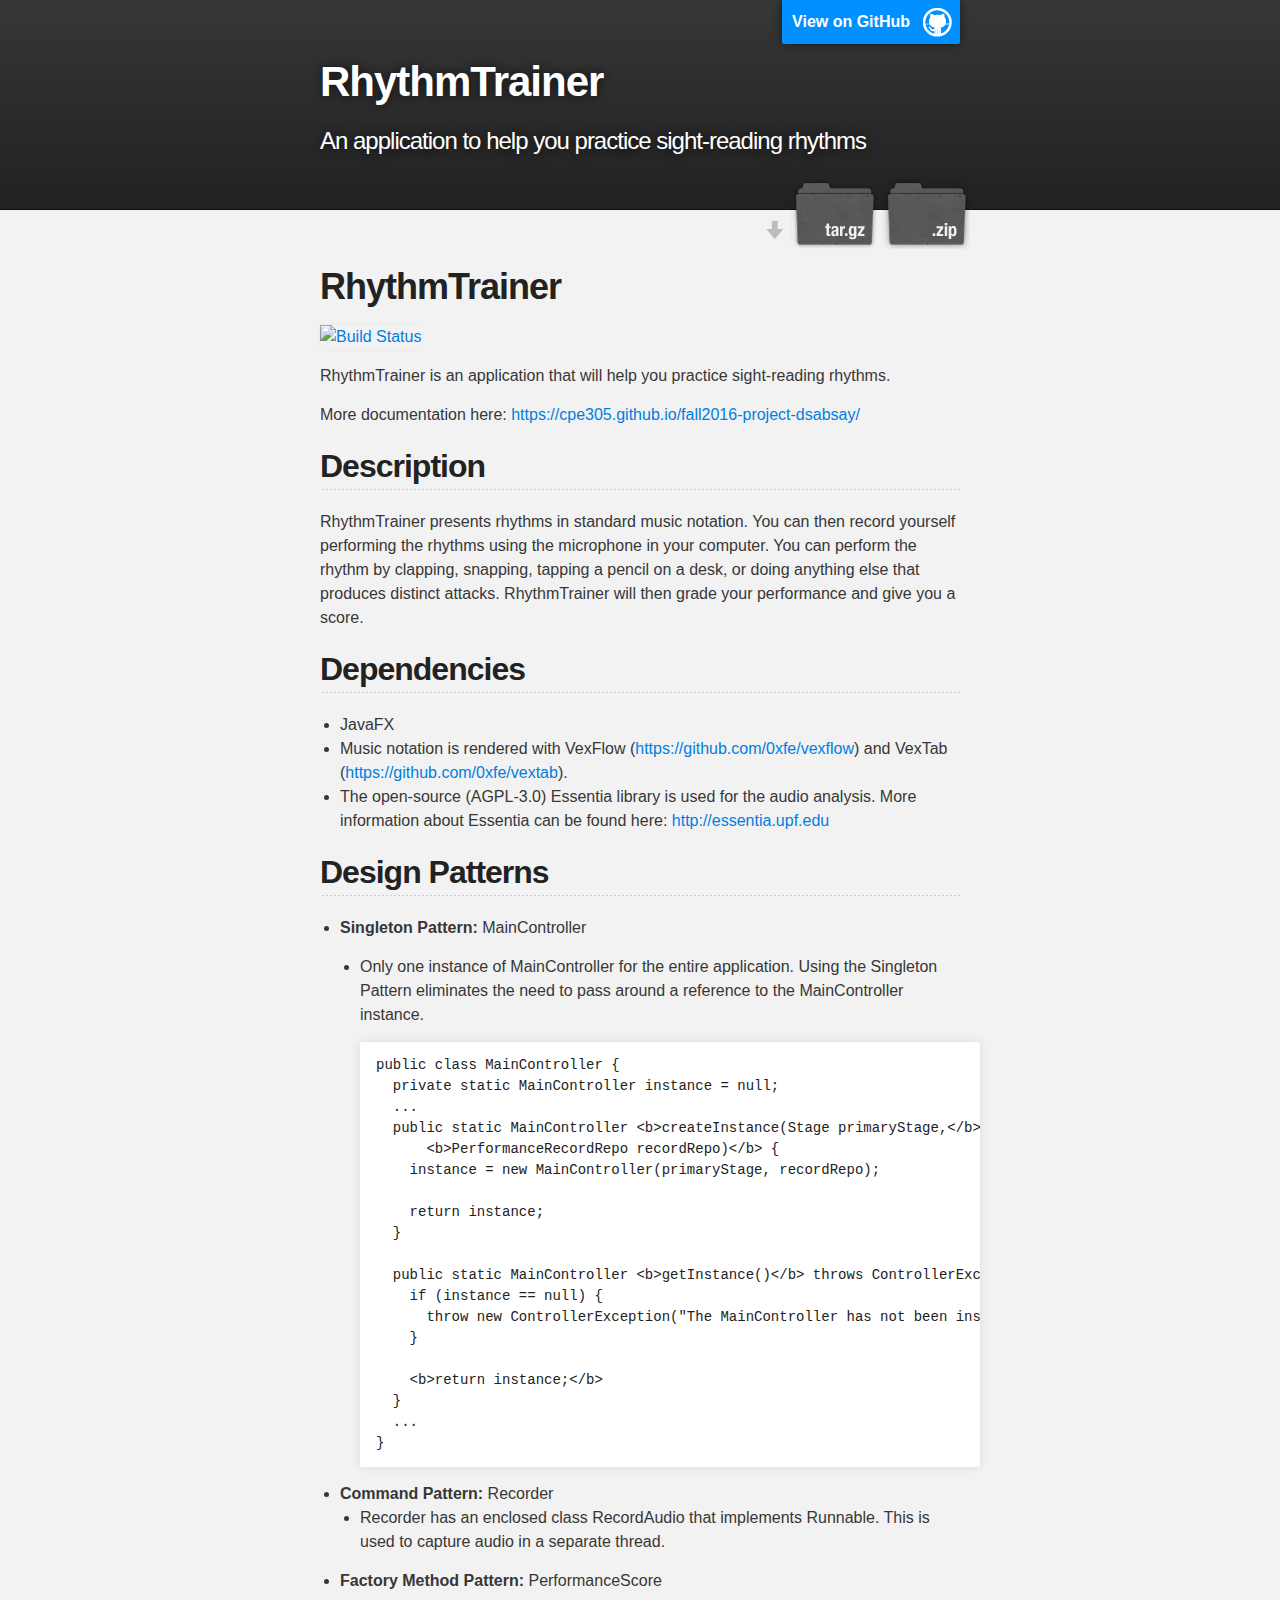
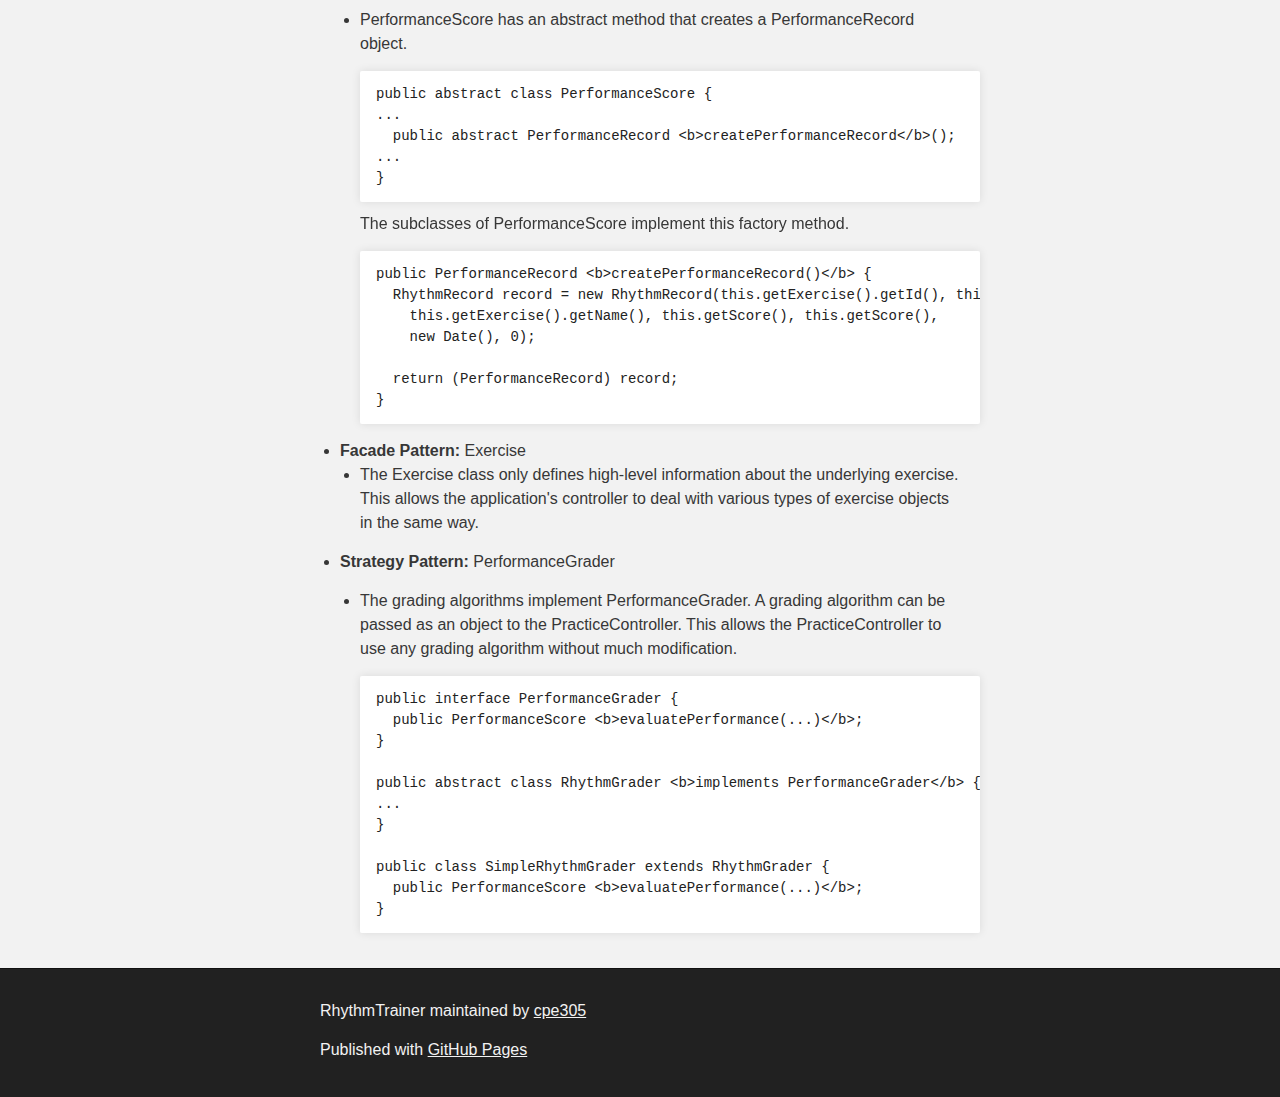
==== commit ee41f882: "Create master branch via GitHub" ====
--- a/index.html
+++ b/index.html
@@ -1,25 +1,37 @@
 <!DOCTYPE html>
-<html lang="en-us">
+<html>
+
   <head>
-    <meta charset="UTF-8">
-    <title>RhythmTrainer by cpe305</title>
-    <meta name="viewport" content="width=device-width, initial-scale=1">
-    <link rel="stylesheet" type="text/css" href="stylesheets/normalize.css" media="screen">
-    <link href='https://fonts.googleapis.com/css?family=Open+Sans:400,700' rel='stylesheet' type='text/css'>
-    <link rel="stylesheet" type="text/css" href="stylesheets/stylesheet.css" media="screen">
-    <link rel="stylesheet" type="text/css" href="stylesheets/github-light.css" media="screen">
+    <meta charset='utf-8'>
+    <meta http-equiv="X-UA-Compatible" content="chrome=1">
+    <meta name="description" content="RhythmTrainer : An application to help you practice sight-reading rhythms">
+
+    <link rel="stylesheet" type="text/css" media="screen" href="stylesheets/stylesheet.css">
+
+    <title>RhythmTrainer</title>
   </head>
+
   <body>
-    <section class="page-header">
-      <h1 class="project-name">RhythmTrainer</h1>
-      <h2 class="project-tagline">An application to help you practice sight-reading rhythms</h2>
-      <a href="https://github.com/cpe305/fall2016-project-dsabsay" class="btn">View on GitHub</a>
-      <a href="https://github.com/cpe305/fall2016-project-dsabsay/zipball/master" class="btn">Download .zip</a>
-      <a href="https://github.com/cpe305/fall2016-project-dsabsay/tarball/master" class="btn">Download .tar.gz</a>
-    </section>
 
-    <section class="main-content">
-      <h1>
+    <!-- HEADER -->
+    <div id="header_wrap" class="outer">
+        <header class="inner">
+          <a id="forkme_banner" href="https://github.com/cpe305/fall2016-project-dsabsay">View on GitHub</a>
+
+          <h1 id="project_title">RhythmTrainer</h1>
+          <h2 id="project_tagline">An application to help you practice sight-reading rhythms</h2>
+
+            <section id="downloads">
+              <a class="zip_download_link" href="https://github.com/cpe305/fall2016-project-dsabsay/zipball/master">Download this project as a .zip file</a>
+              <a class="tar_download_link" href="https://github.com/cpe305/fall2016-project-dsabsay/tarball/master">Download this project as a tar.gz file</a>
+            </section>
+        </header>
+    </div>
+
+    <!-- MAIN CONTENT -->
+    <div id="main_content_wrap" class="outer">
+      <section id="main_content" class="inner">
+        <h1>
 <a id="rhythmtrainer" class="anchor" href="#rhythmtrainer" aria-hidden="true"><span aria-hidden="true" class="octicon octicon-link"></span></a>RhythmTrainer</h1>
 
 <p><a href="https://travis-ci.org/cpe305/fall2016-project-dsabsay"><img src="https://travis-ci.org/cpe305/fall2016-project-dsabsay.svg?branch=master" alt="Build Status"></a></p>
@@ -54,26 +66,22 @@
 <li>
 <p>Only one instance of MainController for the entire application. Using the Singleton Pattern eliminates the need to pass around a reference to the MainController instance.</p>
 
-<pre><code>
-  this is <b>bold</b>
-</code></pre>
-<pre><code>
-public class MainController {
+<pre><code>public class MainController {
   private static MainController instance = null;
   ...
-  public static MainController <b>createInstance(Stage primaryStage,</b>
-      <b>PerformanceRecordRepo recordRepo)</b> {
+  public static MainController &lt;b&gt;createInstance(Stage primaryStage,&lt;/b&gt;
+      &lt;b&gt;PerformanceRecordRepo recordRepo)&lt;/b&gt; {
     instance = new MainController(primaryStage, recordRepo);
 
     return instance;
   }
 
-  public static MainController <b>getInstance()</b> throws ControllerException {
+  public static MainController &lt;b&gt;getInstance()&lt;/b&gt; throws ControllerException {
     if (instance == null) {
       throw new ControllerException("The MainController has not been instantiated.");
     }
 
-    <b>return instance;</b>
+    &lt;b&gt;return instance;&lt;/b&gt;
   }
   ...
 }
@@ -93,25 +101,25 @@
 
 <ul>
 <li>
-<p>PerformanceScore has an abstract method that creates a PerformanceRecord object.
-<code><pre>
-public abstract class PerformanceScore {
+<p>PerformanceScore has an abstract method that creates a PerformanceRecord object.</p>
+
+<pre><code>public abstract class PerformanceScore {
 ...
-  public abstract PerformanceRecord <b>createPerformanceRecord</b>();
+  public abstract PerformanceRecord &lt;b&gt;createPerformanceRecord&lt;/b&gt;();
 ...
 }
-</pre></code></p>
+</code></pre>
 
-<p>The subclasses of PerformanceScore implement this factory method.
-<code><pre>
-public PerformanceRecord <b>createPerformanceRecord()</b> {
+<p>The subclasses of PerformanceScore implement this factory method.</p>
+
+<pre><code>public PerformanceRecord &lt;b&gt;createPerformanceRecord()&lt;/b&gt; {
   RhythmRecord record = new RhythmRecord(this.getExercise().getId(), this.getExercise().getType(),
     this.getExercise().getName(), this.getScore(), this.getScore(),
-    new Date(), 0);</pre></code></p>
+    new Date(), 0);
 
-<p>return (PerformanceRecord) record;
+  return (PerformanceRecord) record;
 }
-</p>
+</code></pre>
 </li>
 </ul>
 </li>
@@ -129,32 +137,34 @@
 <li>
 <p>The grading algorithms implement PerformanceGrader. A grading algorithm can be passed as an object to the PracticeController. This allows the PracticeController to use any grading algorithm without much modification.</p>
 
-<pre><code>
-public interface PerformanceGrader {
-  public PerformanceScore <b>evaluatePerformance(...)</b>;
+<pre><code>public interface PerformanceGrader {
+  public PerformanceScore &lt;b&gt;evaluatePerformance(...)&lt;/b&gt;;
 }
 
-public abstract class RhythmGrader <b>implements PerformanceGrader</b> {
+public abstract class RhythmGrader &lt;b&gt;implements PerformanceGrader&lt;/b&gt; {
 ...
 }
 
 public class SimpleRhythmGrader extends RhythmGrader {
-  public PerformanceScore <b>evaluatePerformance(...)</b>;
+  public PerformanceScore &lt;b&gt;evaluatePerformance(...)&lt;/b&gt;;
 }
 </code></pre>
 </li>
 </ul>
 </li>
 </ul>
+      </section>
+    </div>
 
-      <footer class="site-footer">
-        <span class="site-footer-owner"><a href="https://github.com/cpe305/fall2016-project-dsabsay">RhythmTrainer</a> is maintained by <a href="https://github.com/cpe305">cpe305</a>.</span>
+    <!-- FOOTER  -->
+    <div id="footer_wrap" class="outer">
+      <footer class="inner">
+        <p class="copyright">RhythmTrainer maintained by <a href="https://github.com/cpe305">cpe305</a></p>
+        <p>Published with <a href="https://pages.github.com">GitHub Pages</a></p>
+      </footer>
+    </div>
 
-        <span class="site-footer-credits">This page was generated by <a href="https://pages.github.com">GitHub Pages</a> using the <a href="https://github.com/jasonlong/cayman-theme">Cayman theme</a> by <a href="https://twitter.com/jasonlong">Jason Long</a>.</span>
-      </footer>
+    
 
-    </section>
-
-  
   </body>
 </html>
--- a/stylesheets/stylesheet.css
+++ b/stylesheets/stylesheet.css
@@ -1,245 +1,425 @@
-* {
-  box-sizing: border-box; }
+/*******************************************************************************
+Slate Theme for GitHub Pages
+by Jason Costello, @jsncostello
+*******************************************************************************/
+
+@import url(github-light.css);
+
+/*******************************************************************************
+MeyerWeb Reset
+*******************************************************************************/
+
+html, body, div, span, applet, object, iframe,
+h1, h2, h3, h4, h5, h6, p, blockquote, pre,
+a, abbr, acronym, address, big, cite, code,
+del, dfn, em, img, ins, kbd, q, s, samp,
+small, strike, strong, sub, sup, tt, var,
+b, u, i, center,
+dl, dt, dd, ol, ul, li,
+fieldset, form, label, legend,
+table, caption, tbody, tfoot, thead, tr, th, td,
+article, aside, canvas, details, embed,
+figure, figcaption, footer, header, hgroup,
+menu, nav, output, ruby, section, summary,
+time, mark, audio, video {
+  margin: 0;
+  padding: 0;
+  border: 0;
+  font: inherit;
+  vertical-align: baseline;
+}
+
+/* HTML5 display-role reset for older browsers */
+article, aside, details, figcaption, figure,
+footer, header, hgroup, menu, nav, section {
+  display: block;
+}
+
+ol, ul {
+  list-style: none;
+}
+
+table {
+  border-collapse: collapse;
+  border-spacing: 0;
+}
+
+/*******************************************************************************
+Theme Styles
+*******************************************************************************/
 
 body {
+  box-sizing: border-box;
+  color:#373737;
+  background: #212121;
+  font-size: 16px;
+  font-family: 'Myriad Pro', Calibri, Helvetica, Arial, sans-serif;
+  line-height: 1.5;
+  -webkit-font-smoothing: antialiased;
+}
+
+h1, h2, h3, h4, h5, h6 {
+  margin: 10px 0;
+  font-weight: 700;
+  color:#222222;
+  font-family: 'Lucida Grande', 'Calibri', Helvetica, Arial, sans-serif;
+  letter-spacing: -1px;
+}
+
+h1 {
+  font-size: 36px;
+  font-weight: 700;
+}
+
+h2 {
+  padding-bottom: 10px;
+  font-size: 32px;
+  background: url('../images/bg_hr.png') repeat-x bottom;
+}
+
+h3 {
+  font-size: 24px;
+}
+
+h4 {
+  font-size: 21px;
+}
+
+h5 {
+  font-size: 18px;
+}
+
+h6 {
+  font-size: 16px;
+}
+
+p {
+  margin: 10px 0 15px 0;
+}
+
+footer p {
+  color: #f2f2f2;
+}
+
+a {
+  text-decoration: none;
+  color: #007edf;
+  text-shadow: none;
+
+  transition: color 0.5s ease;
+  transition: text-shadow 0.5s ease;
+  -webkit-transition: color 0.5s ease;
+  -webkit-transition: text-shadow 0.5s ease;
+  -moz-transition: color 0.5s ease;
+  -moz-transition: text-shadow 0.5s ease;
+  -o-transition: color 0.5s ease;
+  -o-transition: text-shadow 0.5s ease;
+  -ms-transition: color 0.5s ease;
+  -ms-transition: text-shadow 0.5s ease;
+}
+
+a:hover, a:focus {text-decoration: underline;}
+
+footer a {
+  color: #F2F2F2;
+  text-decoration: underline;
+}
+
+em {
+  font-style: italic;
+}
+
+strong {
+  font-weight: bold;
+}
+
+img {
+  position: relative;
+  margin: 0 auto;
+  max-width: 739px;
+  padding: 5px;
+  margin: 10px 0 10px 0;
+  border: 1px solid #ebebeb;
+
+  box-shadow: 0 0 5px #ebebeb;
+  -webkit-box-shadow: 0 0 5px #ebebeb;
+  -moz-box-shadow: 0 0 5px #ebebeb;
+  -o-box-shadow: 0 0 5px #ebebeb;
+  -ms-box-shadow: 0 0 5px #ebebeb;
+}
+
+p img {
+  display: inline;
+  margin: 0;
   padding: 0;
+  vertical-align: middle;
+  text-align: center;
+  border: none;
+}
+
+pre, code {
+  width: 100%;
+  color: #222;
+  background-color: #fff;
+
+  font-family: Monaco, "Bitstream Vera Sans Mono", "Lucida Console", Terminal, monospace;
+  font-size: 14px;
+
+  border-radius: 2px;
+  -moz-border-radius: 2px;
+  -webkit-border-radius: 2px;
+}
+
+pre {
+  width: 100%;
+  padding: 10px;
+  box-shadow: 0 0 10px rgba(0,0,0,.1);
+  overflow: auto;
+}
+
+code {
+  padding: 3px;
+  margin: 0 3px;
+  box-shadow: 0 0 10px rgba(0,0,0,.1);
+}
+
+pre code {
+  display: block;
+  box-shadow: none;
+}
+
+blockquote {
+  color: #666;
+  margin-bottom: 20px;
+  padding: 0 0 0 20px;
+  border-left: 3px solid #bbb;
+}
+
+
+ul, ol, dl {
+  margin-bottom: 15px
+}
+
+ul {
+  list-style-position: inside;
+  list-style: disc;
+  padding-left: 20px;
+}
+
+ol {
+  list-style-position: inside;
+  list-style: decimal;
+  padding-left: 20px;
+}
+
+dl dt {
+  font-weight: bold;
+}
+
+dl dd {
+  padding-left: 20px;
+  font-style: italic;
+}
+
+dl p {
+  padding-left: 20px;
+  font-style: italic;
+}
+
+hr {
+  height: 1px;
+  margin-bottom: 5px;
+  border: none;
+  background: url('../images/bg_hr.png') repeat-x center;
+}
+
+table {
+  border: 1px solid #373737;
+  margin-bottom: 20px;
+  text-align: left;
+ }
+
+th {
+  font-family: 'Lucida Grande', 'Helvetica Neue', Helvetica, Arial, sans-serif;
+  padding: 10px;
+  background: #373737;
+  color: #fff;
+ }
+
+td {
+  padding: 10px;
+  border: 1px solid #373737;
+ }
+
+form {
+  background: #f2f2f2;
+  padding: 20px;
+}
+
+/*******************************************************************************
+Full-Width Styles
+*******************************************************************************/
+
+.outer {
+  width: 100%;
+}
+
+.inner {
+  position: relative;
+  max-width: 640px;
+  padding: 20px 10px;
+  margin: 0 auto;
+}
+
+#forkme_banner {
+  display: block;
+  position: absolute;
+  top:0;
+  right: 10px;
+  z-index: 10;
+  padding: 10px 50px 10px 10px;
+  color: #fff;
+  background: url('../images/blacktocat.png') #0090ff no-repeat 95% 50%;
+  font-weight: 700;
+  box-shadow: 0 0 10px rgba(0,0,0,.5);
+  border-bottom-left-radius: 2px;
+  border-bottom-right-radius: 2px;
+}
+
+#header_wrap {
+  background: #212121;
+  background: -moz-linear-gradient(top, #373737, #212121);
+  background: -webkit-linear-gradient(top, #373737, #212121);
+  background: -ms-linear-gradient(top, #373737, #212121);
+  background: -o-linear-gradient(top, #373737, #212121);
+  background: linear-gradient(top, #373737, #212121);
+}
+
+#header_wrap .inner {
+  padding: 50px 10px 30px 10px;
+}
+
+#project_title {
   margin: 0;
-  font-family: "Open Sans", "Helvetica Neue", Helvetica, Arial, sans-serif;
-  font-size: 16px;
-  line-height: 1.5;
-  color: #606c71; }
-
-a {
-  color: #1e6bb8;
-  text-decoration: none; }
-  a:hover {
-    text-decoration: underline; }
-
-.btn {
-  display: inline-block;
-  margin-bottom: 1rem;
-  color: rgba(255, 255, 255, 0.7);
-  background-color: rgba(255, 255, 255, 0.08);
-  border-color: rgba(255, 255, 255, 0.2);
-  border-style: solid;
-  border-width: 1px;
-  border-radius: 0.3rem;
-  transition: color 0.2s, background-color 0.2s, border-color 0.2s; }
-  .btn + .btn {
-    margin-left: 1rem; }
-
-.btn:hover {
-  color: rgba(255, 255, 255, 0.8);
-  text-decoration: none;
-  background-color: rgba(255, 255, 255, 0.2);
-  border-color: rgba(255, 255, 255, 0.3); }
-
-@media screen and (min-width: 64em) {
-  .btn {
-    padding: 0.75rem 1rem; } }
-
-@media screen and (min-width: 42em) and (max-width: 64em) {
-  .btn {
-    padding: 0.6rem 0.9rem;
-    font-size: 0.9rem; } }
-
-@media screen and (max-width: 42em) {
-  .btn {
-    display: block;
-    width: 100%;
-    padding: 0.75rem;
-    font-size: 0.9rem; }
-    .btn + .btn {
-      margin-top: 1rem;
-      margin-left: 0; } }
-
-.page-header {
   color: #fff;
-  text-align: center;
-  background-color: #159957;
-  background-image: linear-gradient(120deg, #155799, #159957); }
-
-@media screen and (min-width: 64em) {
-  .page-header {
-    padding: 5rem 6rem; } }
-
-@media screen and (min-width: 42em) and (max-width: 64em) {
-  .page-header {
-    padding: 3rem 4rem; } }
-
-@media screen and (max-width: 42em) {
-  .page-header {
-    padding: 2rem 1rem; } }
-
-.project-name {
-  margin-top: 0;
-  margin-bottom: 0.1rem; }
-
-@media screen and (min-width: 64em) {
-  .project-name {
-    font-size: 3.25rem; } }
-
-@media screen and (min-width: 42em) and (max-width: 64em) {
-  .project-name {
-    font-size: 2.25rem; } }
-
-@media screen and (max-width: 42em) {
-  .project-name {
-    font-size: 1.75rem; } }
-
-.project-tagline {
-  margin-bottom: 2rem;
-  font-weight: normal;
-  opacity: 0.7; }
-
-@media screen and (min-width: 64em) {
-  .project-tagline {
-    font-size: 1.25rem; } }
-
-@media screen and (min-width: 42em) and (max-width: 64em) {
-  .project-tagline {
-    font-size: 1.15rem; } }
-
-@media screen and (max-width: 42em) {
-  .project-tagline {
-    font-size: 1rem; } }
-
-.main-content :first-child {
-  margin-top: 0; }
-.main-content img {
-  max-width: 100%; }
-.main-content h1, .main-content h2, .main-content h3, .main-content h4, .main-content h5, .main-content h6 {
-  margin-top: 2rem;
-  margin-bottom: 1rem;
-  font-weight: normal;
-  color: #159957; }
-.main-content p {
-  margin-bottom: 1em; }
-.main-content code {
-  padding: 2px 4px;
-  font-family: Consolas, "Liberation Mono", Menlo, Courier, monospace;
-  font-size: 0.9rem;
-  color: #383e41;
-  background-color: #f3f6fa;
-  border-radius: 0.3rem; }
-.main-content pre {
-  padding: 0.8rem;
-  margin-top: 0;
-  margin-bottom: 1rem;
-  font: 1rem Consolas, "Liberation Mono", Menlo, Courier, monospace;
-  color: #567482;
-  word-wrap: normal;
-  background-color: #f3f6fa;
-  border: solid 1px #dce6f0;
-  border-radius: 0.3rem; }
-  .main-content pre > code {
-    padding: 0;
-    margin: 0;
-    font-size: 0.9rem;
-    color: #567482;
-    word-break: normal;
-    white-space: pre;
-    background: transparent;
-    border: 0; }
-.main-content .highlight {
-  margin-bottom: 1rem; }
-  .main-content .highlight pre {
-    margin-bottom: 0;
-    word-break: normal; }
-.main-content .highlight pre, .main-content pre {
-  padding: 0.8rem;
-  overflow: auto;
-  font-size: 0.9rem;
-  line-height: 1.45;
-  border-radius: 0.3rem; }
-.main-content pre code, .main-content pre tt {
-  display: inline;
-  max-width: initial;
-  padding: 0;
-  margin: 0;
-  overflow: initial;
-  line-height: inherit;
-  word-wrap: normal;
-  background-color: transparent;
-  border: 0; }
-  .main-content pre code:before, .main-content pre code:after, .main-content pre tt:before, .main-content pre tt:after {
-    content: normal; }
-.main-content ul, .main-content ol {
-  margin-top: 0; }
-.main-content blockquote {
-  padding: 0 1rem;
-  margin-left: 0;
-  color: #819198;
-  border-left: 0.3rem solid #dce6f0; }
-  .main-content blockquote > :first-child {
-    margin-top: 0; }
-  .main-content blockquote > :last-child {
-    margin-bottom: 0; }
-.main-content table {
+  font-size: 42px;
+  font-weight: 700;
+  text-shadow: #111 0px 0px 10px;
+}
+
+#project_tagline {
+  color: #fff;
+  font-size: 24px;
+  font-weight: 300;
+  background: none;
+  text-shadow: #111 0px 0px 10px;
+}
+
+#downloads {
+  position: absolute;
+  width: 210px;
+  z-index: 10;
+  bottom: -40px;
+  right: 0;
+  height: 70px;
+  background: url('../images/icon_download.png') no-repeat 0% 90%;
+}
+
+.zip_download_link {
   display: block;
-  width: 100%;
-  overflow: auto;
-  word-break: normal;
-  word-break: keep-all; }
-  .main-content table th {
-    font-weight: bold; }
-  .main-content table th, .main-content table td {
-    padding: 0.5rem 1rem;
-    border: 1px solid #e9ebec; }
-.main-content dl {
-  padding: 0; }
-  .main-content dl dt {
-    padding: 0;
-    margin-top: 1rem;
-    font-size: 1rem;
-    font-weight: bold; }
-  .main-content dl dd {
-    padding: 0;
-    margin-bottom: 1rem; }
-.main-content hr {
-  height: 2px;
-  padding: 0;
-  margin: 1rem 0;
-  background-color: #eff0f1;
-  border: 0; }
-
-@media screen and (min-width: 64em) {
-  .main-content {
-    max-width: 64rem;
-    padding: 2rem 6rem;
-    margin: 0 auto;
-    font-size: 1.1rem; } }
-
-@media screen and (min-width: 42em) and (max-width: 64em) {
-  .main-content {
-    padding: 2rem 4rem;
-    font-size: 1.1rem; } }
-
-@media screen and (max-width: 42em) {
-  .main-content {
-    padding: 2rem 1rem;
-    font-size: 1rem; } }
-
-.site-footer {
-  padding-top: 2rem;
-  margin-top: 2rem;
-  border-top: solid 1px #eff0f1; }
-
-.site-footer-owner {
+  float: right;
+  width: 90px;
+  height:70px;
+  text-indent: -5000px;
+  overflow: hidden;
+  background: url(../images/sprite_download.png) no-repeat bottom left;
+}
+
+.tar_download_link {
   display: block;
-  font-weight: bold; }
-
-.site-footer-credits {
-  color: #819198; }
-
-@media screen and (min-width: 64em) {
-  .site-footer {
-    font-size: 1rem; } }
-
-@media screen and (min-width: 42em) and (max-width: 64em) {
-  .site-footer {
-    font-size: 1rem; } }
-
-@media screen and (max-width: 42em) {
-  .site-footer {
-    font-size: 0.9rem; } }
+  float: right;
+  width: 90px;
+  height:70px;
+  text-indent: -5000px;
+  overflow: hidden;
+  background: url(../images/sprite_download.png) no-repeat bottom right;
+  margin-left: 10px;
+}
+
+.zip_download_link:hover {
+  background: url(../images/sprite_download.png) no-repeat top left;
+}
+
+.tar_download_link:hover {
+  background: url(../images/sprite_download.png) no-repeat top right;
+}
+
+#main_content_wrap {
+  background: #f2f2f2;
+  border-top: 1px solid #111;
+  border-bottom: 1px solid #111;
+}
+
+#main_content {
+  padding-top: 40px;
+}
+
+#footer_wrap {
+  background: #212121;
+}
+
+
+
+/*******************************************************************************
+Small Device Styles
+*******************************************************************************/
+
+@media screen and (max-width: 480px) {
+  body {
+    font-size:14px;
+  }
+
+  #downloads {
+    display: none;
+  }
+
+  .inner {
+    min-width: 320px;
+    max-width: 480px;
+  }
+
+  #project_title {
+  font-size: 32px;
+  }
+
+  h1 {
+    font-size: 28px;
+  }
+
+  h2 {
+    font-size: 24px;
+  }
+
+  h3 {
+    font-size: 21px;
+  }
+
+  h4 {
+    font-size: 18px;
+  }
+
+  h5 {
+    font-size: 14px;
+  }
+
+  h6 {
+    font-size: 12px;
+  }
+
+  code, pre {
+    min-width: 320px;
+    max-width: 480px;
+    font-size: 11px;
+  }
+
+}
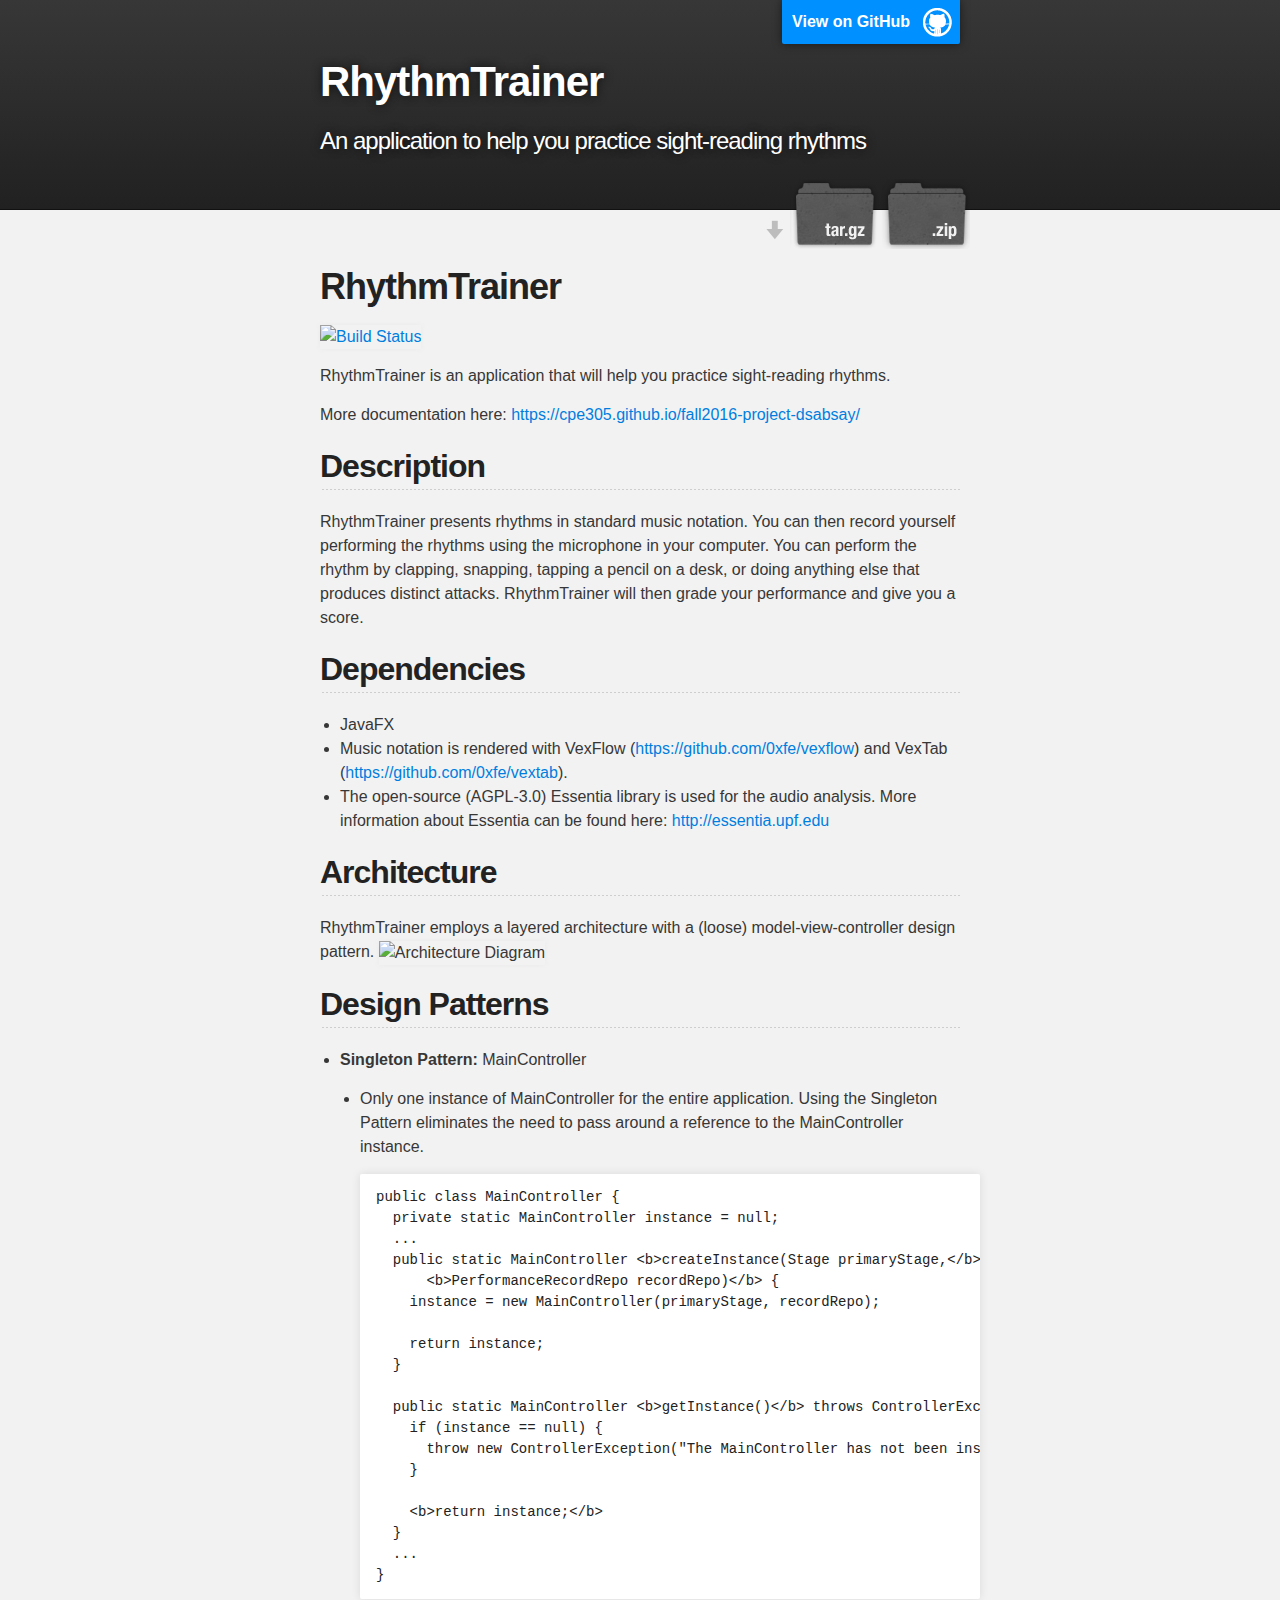
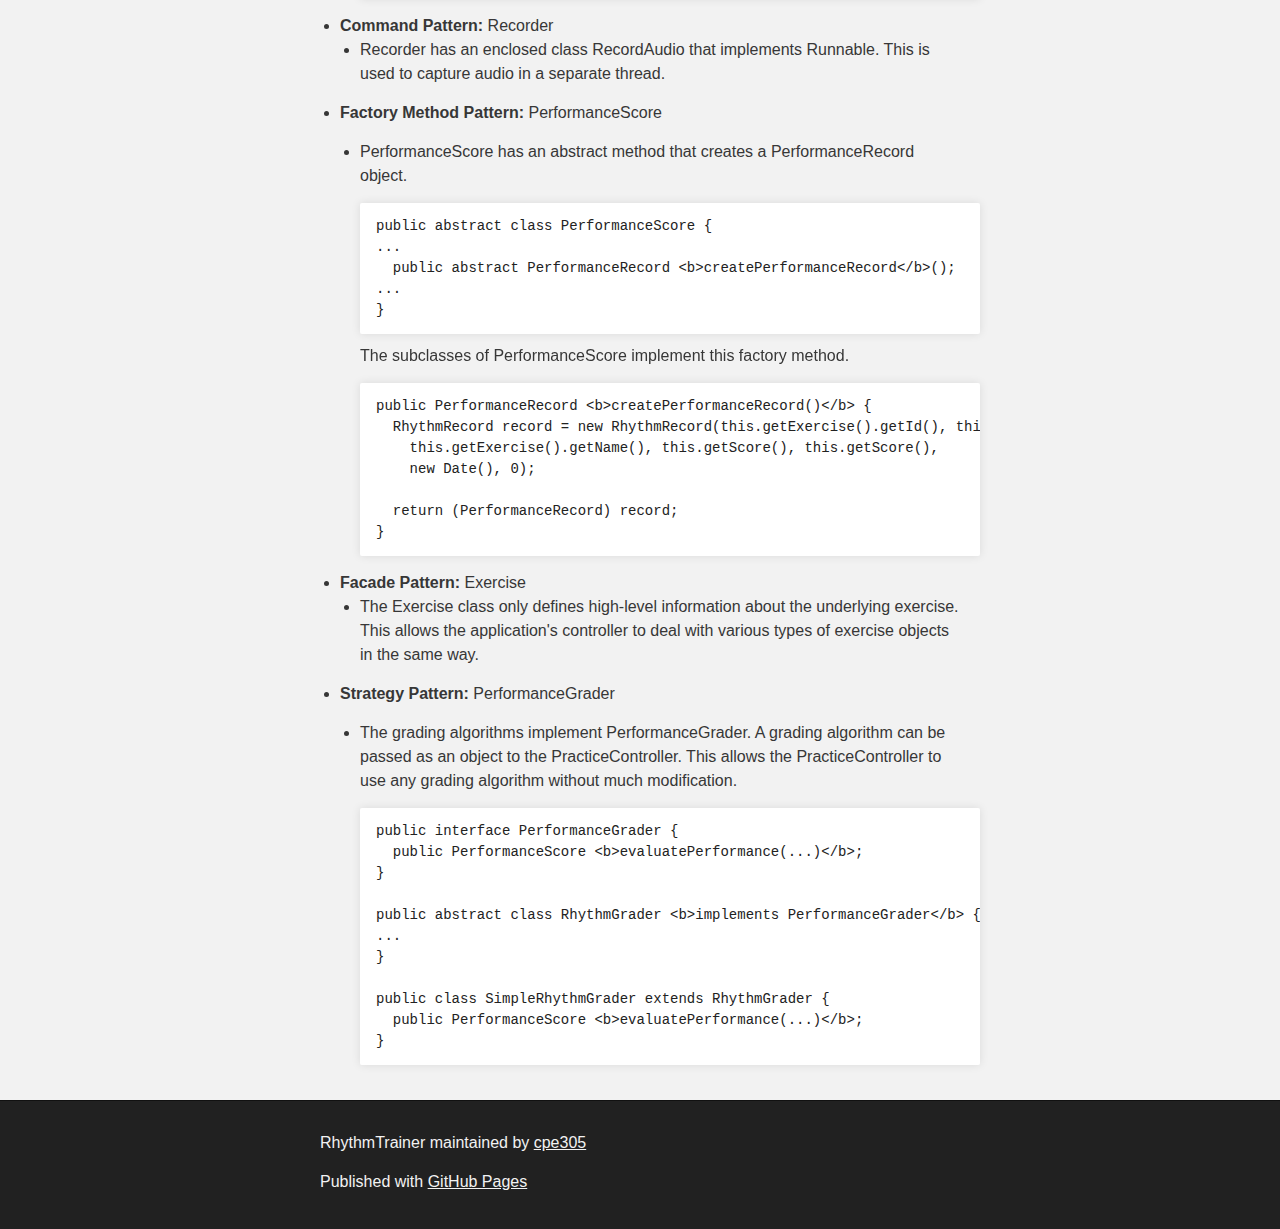
==== commit 8224bad9: "Create master branch via GitHub" ====
--- a/index.html
+++ b/index.html
@@ -54,6 +54,12 @@
 <li>The open-source (AGPL-3.0) Essentia library is used for the audio analysis. More information about Essentia can be found here: <a href="http://essentia.upf.edu">http://essentia.upf.edu</a>
 </li>
 </ul>
+
+<h2>
+<a id="architecture" class="anchor" href="#architecture" aria-hidden="true"><span aria-hidden="true" class="octicon octicon-link"></span></a>Architecture</h2>
+
+<p>RhythmTrainer employs a layered architecture with a (loose) model-view-controller design pattern.
+<img src="fall2016-project-dsabsay/images/RhythmTrainer%20Architecture.png" alt="Architecture Diagram"></p>
 
 <h2>
 <a id="design-patterns" class="anchor" href="#design-patterns" aria-hidden="true"><span aria-hidden="true" class="octicon octicon-link"></span></a>Design Patterns</h2>
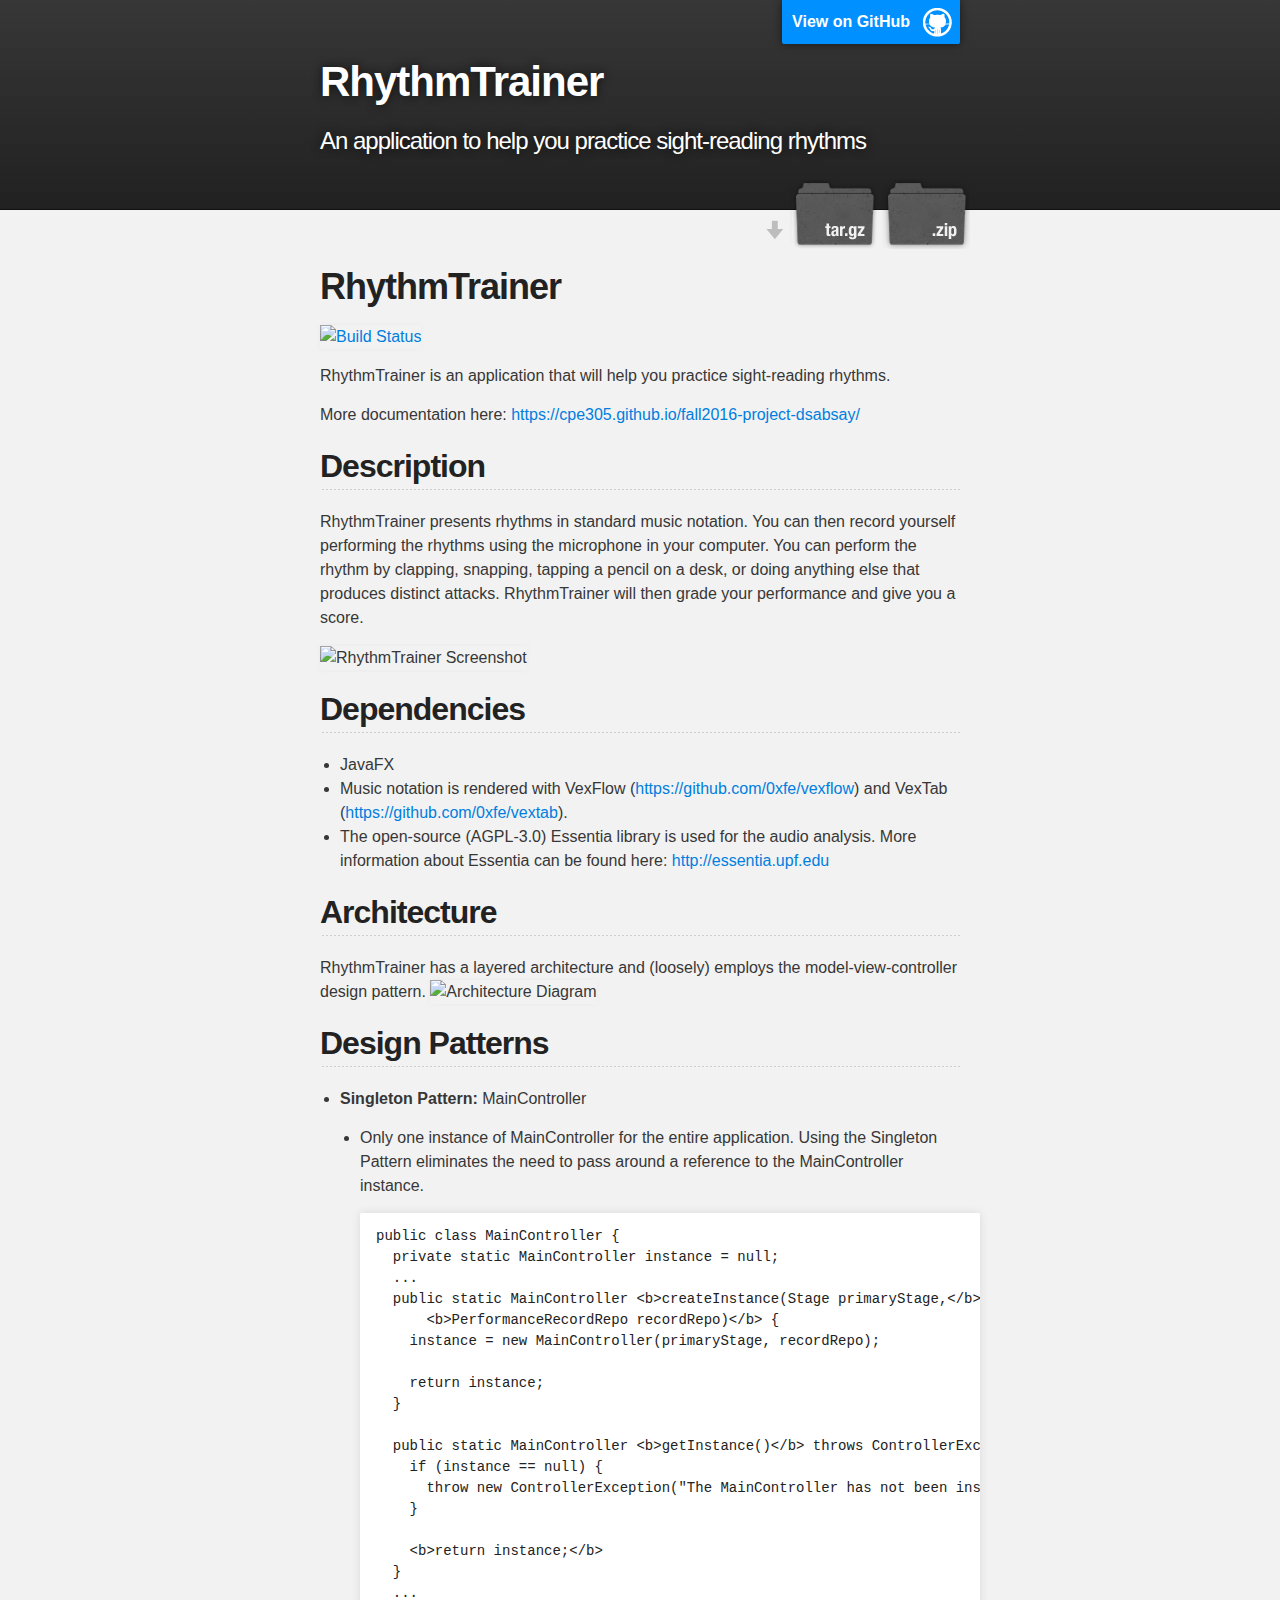
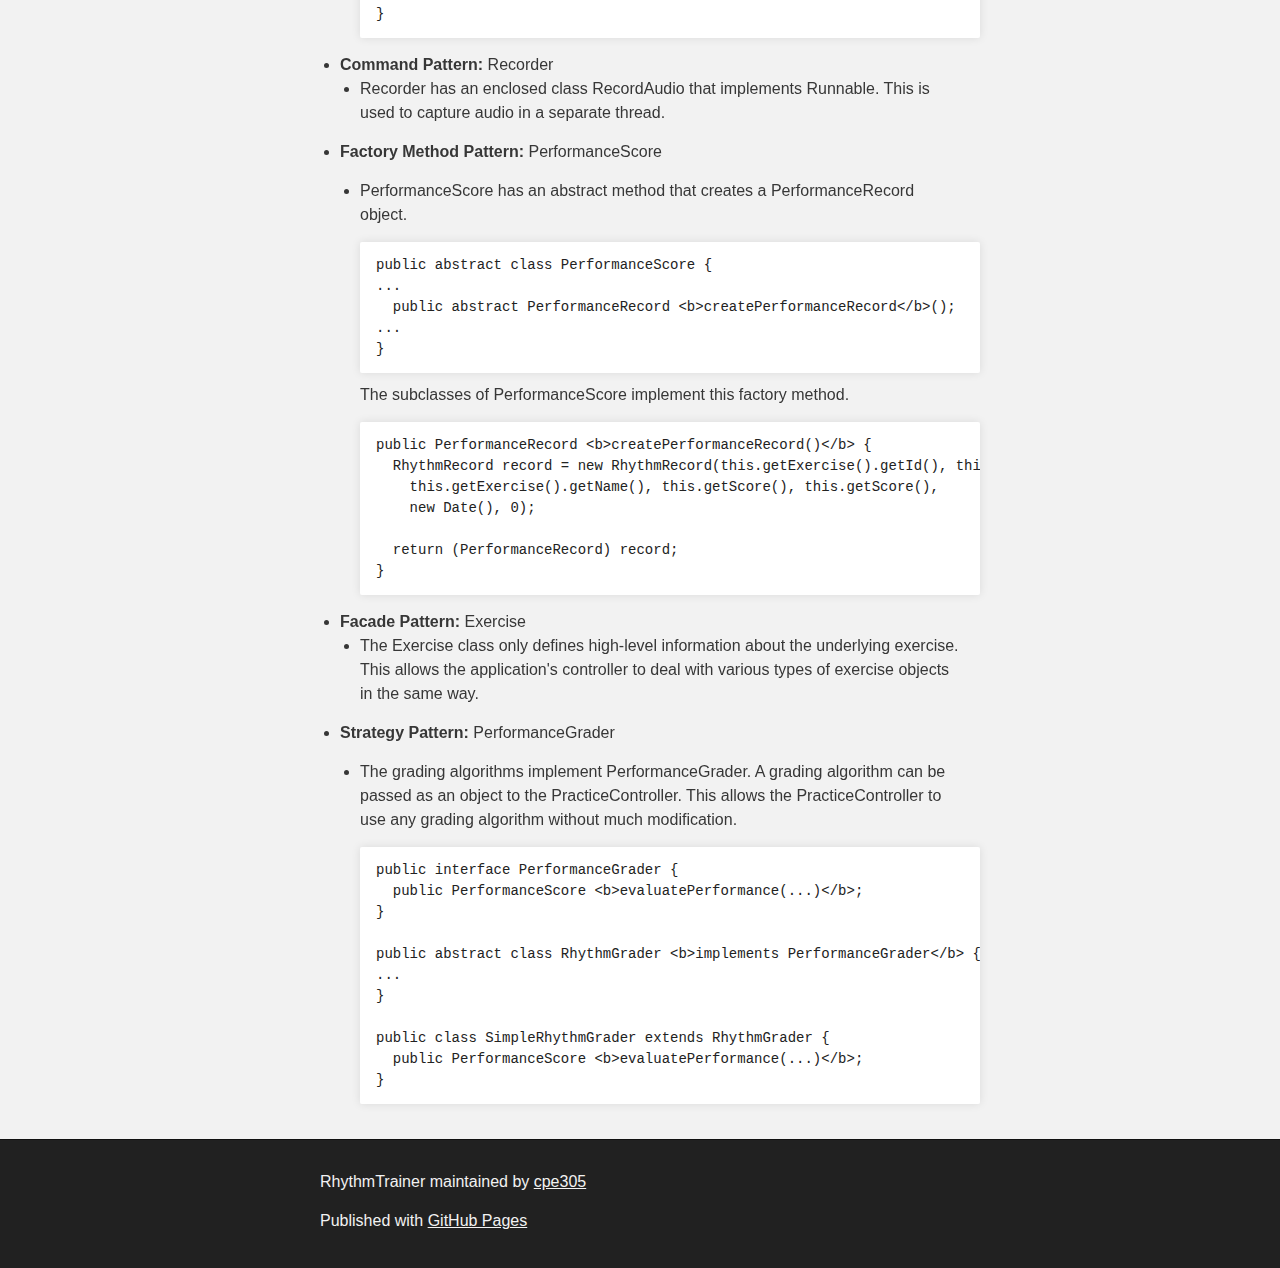
==== commit a765c4af: "Create master branch via GitHub" ====
--- a/index.html
+++ b/index.html
@@ -45,6 +45,8 @@
 
 <p>RhythmTrainer presents rhythms in standard music notation. You can then record yourself performing the rhythms using the microphone in your computer. You can perform the rhythm by clapping, snapping, tapping a pencil on a desk, or doing anything else that produces distinct attacks. RhythmTrainer will then grade your performance and give you a score.</p>
 
+<p><img src="https://raw.githubusercontent.com/cpe305/fall2016-project-dsabsay/master/images/RhythmTrainer%20Screenshot.png" alt="RhythmTrainer Screenshot"></p>
+
 <h2>
 <a id="dependencies" class="anchor" href="#dependencies" aria-hidden="true"><span aria-hidden="true" class="octicon octicon-link"></span></a>Dependencies</h2>
 
@@ -58,8 +60,8 @@
 <h2>
 <a id="architecture" class="anchor" href="#architecture" aria-hidden="true"><span aria-hidden="true" class="octicon octicon-link"></span></a>Architecture</h2>
 
-<p>RhythmTrainer employs a layered architecture with a (loose) model-view-controller design pattern.
-<img src="fall2016-project-dsabsay/images/RhythmTrainer%20Architecture.png" alt="Architecture Diagram"></p>
+<p>RhythmTrainer has a layered architecture and (loosely) employs the model-view-controller design pattern.
+<img src="https://raw.githubusercontent.com/cpe305/fall2016-project-dsabsay/master/images/RhythmTrainer%20Architecture.png" alt="Architecture Diagram"></p>
 
 <h2>
 <a id="design-patterns" class="anchor" href="#design-patterns" aria-hidden="true"><span aria-hidden="true" class="octicon octicon-link"></span></a>Design Patterns</h2>
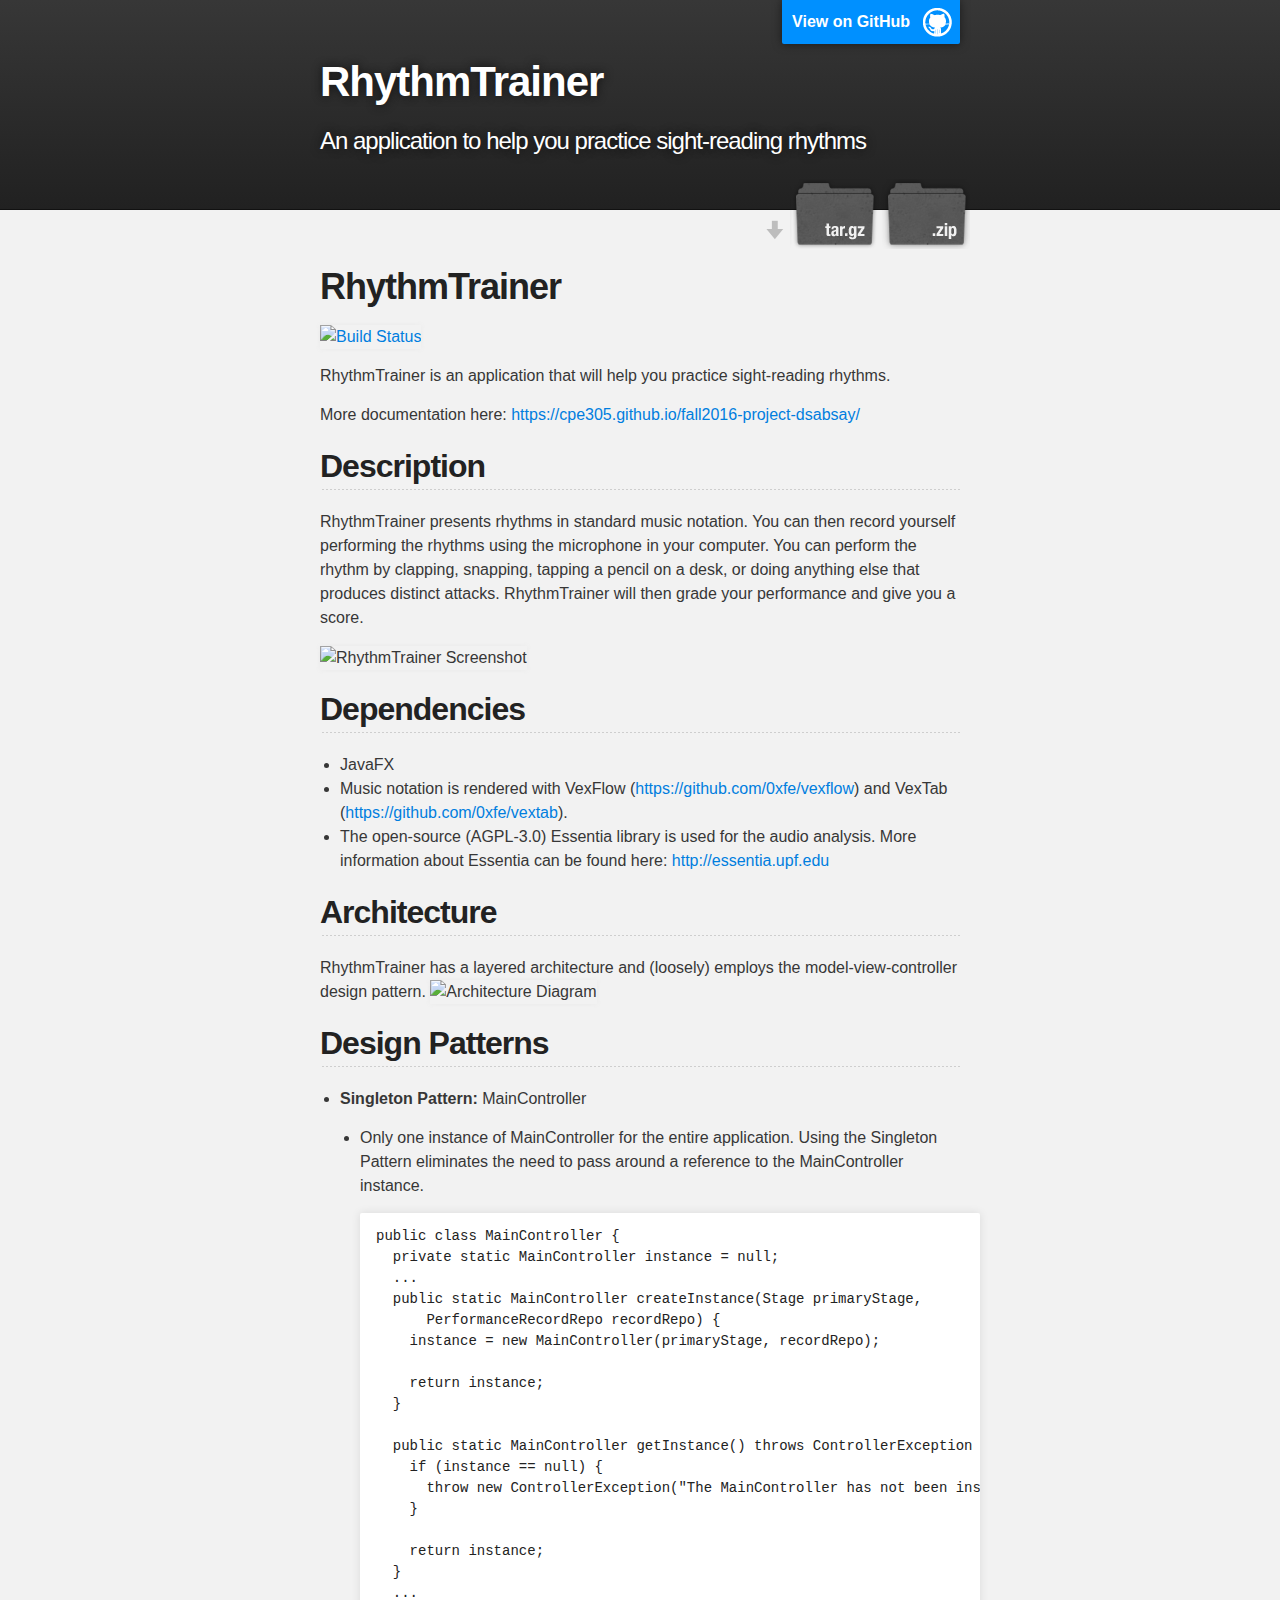
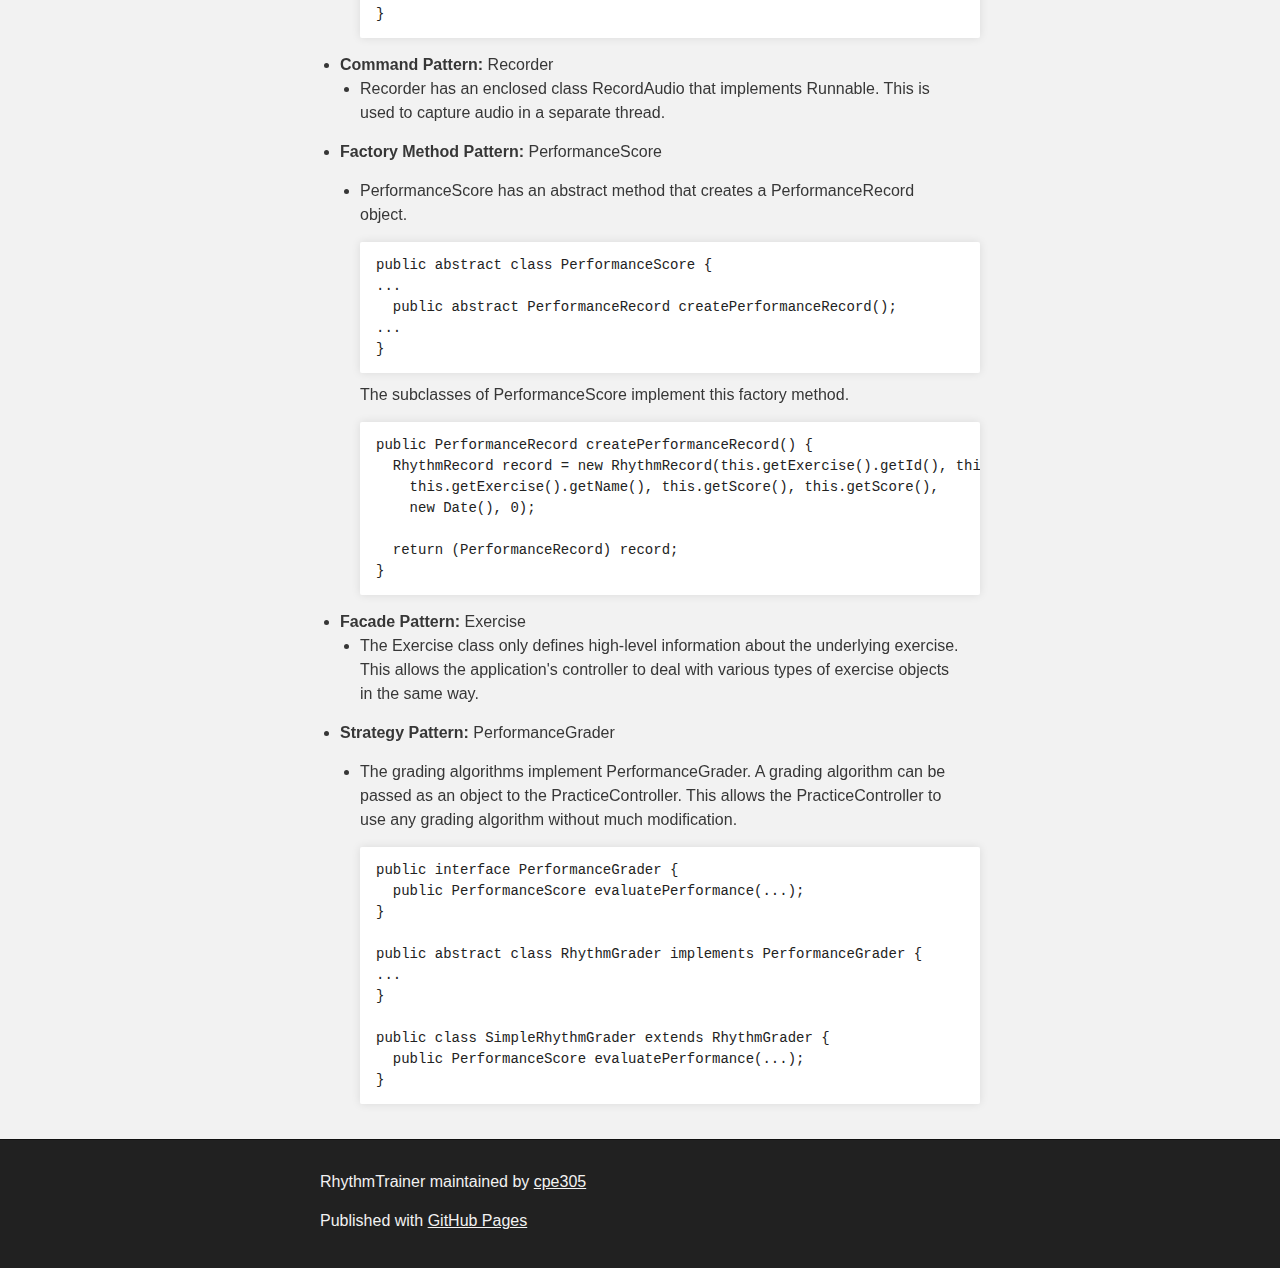
==== commit 5d815c07: "Create master branch via GitHub" ====
--- a/index.html
+++ b/index.html
@@ -77,19 +77,19 @@
 <pre><code>public class MainController {
   private static MainController instance = null;
   ...
-  public static MainController &lt;b&gt;createInstance(Stage primaryStage,&lt;/b&gt;
-      &lt;b&gt;PerformanceRecordRepo recordRepo)&lt;/b&gt; {
+  public static MainController createInstance(Stage primaryStage,
+      PerformanceRecordRepo recordRepo) {
     instance = new MainController(primaryStage, recordRepo);
 
     return instance;
   }
 
-  public static MainController &lt;b&gt;getInstance()&lt;/b&gt; throws ControllerException {
+  public static MainController getInstance() throws ControllerException {
     if (instance == null) {
       throw new ControllerException("The MainController has not been instantiated.");
     }
 
-    &lt;b&gt;return instance;&lt;/b&gt;
+    return instance;
   }
   ...
 }
@@ -113,14 +113,14 @@
 
 <pre><code>public abstract class PerformanceScore {
 ...
-  public abstract PerformanceRecord &lt;b&gt;createPerformanceRecord&lt;/b&gt;();
+  public abstract PerformanceRecord createPerformanceRecord();
 ...
 }
 </code></pre>
 
 <p>The subclasses of PerformanceScore implement this factory method.</p>
 
-<pre><code>public PerformanceRecord &lt;b&gt;createPerformanceRecord()&lt;/b&gt; {
+<pre><code>public PerformanceRecord createPerformanceRecord() {
   RhythmRecord record = new RhythmRecord(this.getExercise().getId(), this.getExercise().getType(),
     this.getExercise().getName(), this.getScore(), this.getScore(),
     new Date(), 0);
@@ -146,15 +146,15 @@
 <p>The grading algorithms implement PerformanceGrader. A grading algorithm can be passed as an object to the PracticeController. This allows the PracticeController to use any grading algorithm without much modification.</p>
 
 <pre><code>public interface PerformanceGrader {
-  public PerformanceScore &lt;b&gt;evaluatePerformance(...)&lt;/b&gt;;
+  public PerformanceScore evaluatePerformance(...);
 }
 
-public abstract class RhythmGrader &lt;b&gt;implements PerformanceGrader&lt;/b&gt; {
+public abstract class RhythmGrader implements PerformanceGrader {
 ...
 }
 
 public class SimpleRhythmGrader extends RhythmGrader {
-  public PerformanceScore &lt;b&gt;evaluatePerformance(...)&lt;/b&gt;;
+  public PerformanceScore evaluatePerformance(...);
 }
 </code></pre>
 </li>
